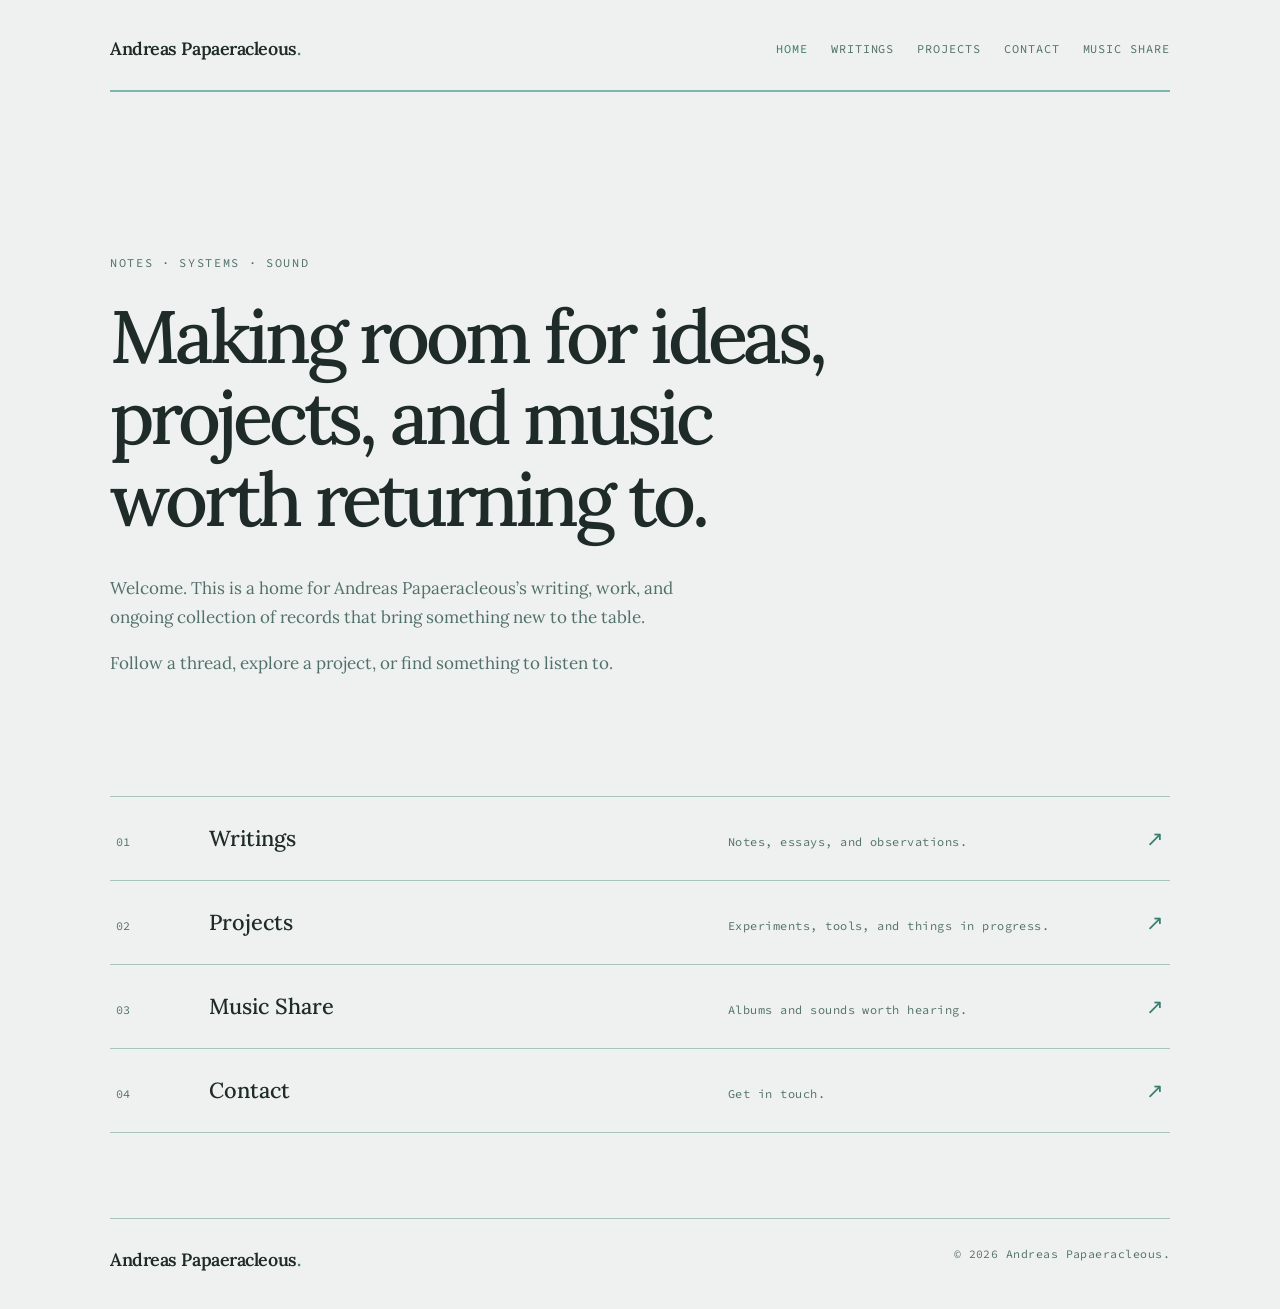
==== index.html @ 3fffbff1 "initial commit" ====
<!doctype html>
<html lang="en">
  <head>
    <meta charset="utf-8" />
    <meta name="viewport" content="width=device-width, initial-scale=1" />
    <meta name="description" content="Andreas Papaeracleous — writings, projects, and music worth sharing." />
    <title>Andreas Papaeracleous</title>
    <link rel="preconnect" href="https://fonts.googleapis.com" />
    <link rel="preconnect" href="https://fonts.gstatic.com" crossorigin />
    <link href="https://fonts.googleapis.com/css2?family=Lora:ital,wght@0,400;0,500;0,600;1,400;1,500&family=Source+Code+Pro:wght@400;500&display=swap" rel="stylesheet" />
    <link rel="stylesheet" href="styles.css" />
  </head>
  <body>
    <a class="skip-link" href="#main">Skip to content</a>
    <header class="site-header shell">
      <a class="wordmark" href="index.html" aria-label="Andreas Papaeracleous home">Andreas Papaeracleous<span>.</span></a>
      <button class="menu-button" type="button" aria-label="Open navigation" aria-expanded="false" aria-controls="site-nav"><span></span><span></span></button>
      <nav id="site-nav" class="site-nav" aria-label="Main navigation">
        <a href="index.html" aria-current="page">Home</a>
        <a href="pages/writings.html">Writings</a>
        <a href="pages/projects.html">Projects</a>
        <a href="pages/contact.html">Contact</a>
        <a href="music-share/index.html">Music Share</a>
      </nav>
    </header>
    <main id="main">
      <section class="hero shell">
        <p class="eyebrow">notes · systems · sound</p>
        <h1>Making room for ideas, projects, and music worth returning to.</h1>
        <div class="hero-copy">
          <p>Welcome. This is a home for Andreas Papaeracleous’s writing, work, and ongoing collection of records that bring something new to the table.</p>
          <p>Follow a thread, explore a project, or find something to listen to.</p>
        </div>
      </section>
      <section class="home-links shell" aria-label="Explore Andreas’s work">
        <a href="pages/writings.html"><span>01</span><strong>Writings</strong><em>Notes, essays, and observations.</em><b>↗</b></a>
        <a href="pages/projects.html"><span>02</span><strong>Projects</strong><em>Experiments, tools, and things in progress.</em><b>↗</b></a>
        <a href="music-share/index.html"><span>03</span><strong>Music Share</strong><em>Albums and sounds worth hearing.</em><b>↗</b></a>
        <a href="pages/contact.html"><span>04</span><strong>Contact</strong><em>Get in touch.</em><b>↗</b></a>
      </section>
    </main>
    <footer class="site-footer shell"><a class="wordmark" href="index.html">Andreas Papaeracleous<span>.</span></a><p>© <span id="year"></span> Andreas Papaeracleous.</p></footer>
    <script src="script.js"></script>
  </body>
</html>
---- styles.css ----
:root {
  --bg: #eef1f0;
  --bg-card: #e4eae8;
  --text: #1e2b28;
  --text-muted: #52706a;
  --accent: #3a7d6e;
  --accent-soft: #7db8ae;
  --border: #a8c4be;
  --max: 1060px;
}

* { box-sizing: border-box; }
html { font-size: 17px; scroll-behavior: smooth; }
body { margin: 0; background: var(--bg); color: var(--text); font-family: Lora, Georgia, serif; font-size: 1rem; line-height: 1.7; }
a { color: inherit; text-decoration-thickness: 1px; text-underline-offset: .18em; }
a:hover { color: var(--accent); }
.shell { width: min(calc(100% - 3rem), var(--max)); margin-inline: auto; }
.skip-link { position: fixed; left: 1rem; top: -4rem; z-index: 5; background: var(--text); color: var(--bg); padding: .5rem .8rem; }
.skip-link:focus { top: 1rem; }

.site-header { display: flex; align-items: center; justify-content: space-between; gap: 2rem; padding-block: 2rem 1.5rem; border-bottom: 2px solid var(--accent-soft); }
.wordmark { font-size: 1.05rem; font-weight: 600; letter-spacing: -.025em; text-decoration: none; white-space: nowrap; }
.wordmark span { color: var(--accent); }
.site-nav { display: flex; flex-wrap: wrap; justify-content: flex-end; gap: 1.35rem; font-family: "Source Code Pro", monospace; font-size: .7rem; letter-spacing: .08em; text-transform: uppercase; }
.site-nav a { color: var(--text-muted); text-decoration: none; }
.site-nav a:hover, .site-nav a[aria-current="page"] { color: var(--accent); }
.menu-button { display: none; background: none; border: 0; padding: .45rem 0 .45rem .6rem; cursor: pointer; }
.menu-button span { display: block; width: 24px; height: 1px; margin: 5px 0; background: var(--text); }

.hero { padding-block: clamp(4.5rem, 13vw, 9.5rem) clamp(3.5rem, 8vw, 6rem); max-width: min(calc(100% - 3rem), 900px); margin-left: max(1.5rem, calc((100% - var(--max)) / 2)); }
.eyebrow, .section-label { margin: 0 0 1.25rem; color: var(--text-muted); font-family: "Source Code Pro", monospace; font-size: .7rem; letter-spacing: .14em; text-transform: uppercase; }
.hero h1, .page-hero h1, .contact h1 { max-width: 800px; margin: 0; font-size: clamp(2.35rem, 5.8vw, 5rem); font-weight: 500; letter-spacing: -.055em; line-height: 1.1; }
.hero-copy { max-width: 610px; margin-top: 2rem; color: var(--text-muted); }
.hero-copy p { margin: 0 0 1rem; }

.home-links { border-top: 1px solid var(--border); padding-bottom: 5rem; }
.home-links a { position: relative; display: grid; grid-template-columns: 4.5rem minmax(11rem, 1fr) minmax(12rem, .8fr) auto; gap: 1rem; align-items: baseline; border-bottom: 1px solid var(--border); padding: 1.35rem .35rem; color: var(--text); text-decoration: none; transition: background .16s ease, padding .16s ease; }
.home-links a:hover { background: var(--bg-card); padding-inline: 1rem; }
.home-links span, .home-links em { color: var(--text-muted); font-family: "Source Code Pro", monospace; font-size: .7rem; font-style: normal; letter-spacing: .04em; }
.home-links strong { font-size: 1.28rem; font-weight: 500; }
.home-links b { color: var(--accent); font-size: 1.25rem; font-weight: 400; }

.page-hero { padding-block: 5.5rem 3rem; border-bottom: 1px solid var(--border); }
.page-hero h1, .contact h1 { font-size: clamp(2.2rem, 5vw, 4rem); }
.page-hero > p:last-child { max-width: 570px; margin: 1.25rem 0 0; color: var(--text-muted); }
.archive { padding-block: 2rem 5rem; }
.section-label { display: flex; justify-content: space-between; gap: 1rem; border-bottom: 1px solid var(--border); padding-bottom: 1rem; }
.section-label span { color: var(--text); }
.content-list { margin: 0; padding: 0; list-style: none; }
.content-list li { border-bottom: 1px solid var(--border); }
.content-list a { display: grid; grid-template-columns: 6.5rem 1fr auto; gap: 1rem; align-items: baseline; padding: 1.5rem .3rem; text-decoration: none; transition: background .16s ease, padding .16s ease; }
.content-list a:hover { background: var(--bg-card); padding-inline: 1rem; }
.content-date { color: var(--text-muted); font-family: "Source Code Pro", monospace; font-size: .67rem; letter-spacing: .03em; }
.content-list h2 { margin: 0; font-size: 1.35rem; font-weight: 500; line-height: 1.25; }
.content-list p { grid-column: 2 / 3; margin: .4rem 0 0; color: var(--text-muted); font-size: .91rem; }
.content-list b { color: var(--accent); font-size: 1.2rem; font-weight: 400; }
.list-empty { color: var(--text-muted); }

.post { width: min(calc(100% - 3rem), 760px); margin: 0 auto; padding-block: 5.5rem 5rem; }
.post-header { padding-bottom: 2rem; border-bottom: 1px solid var(--border); }
.post-header h1 { margin: 0; font-size: clamp(2.35rem, 5vw, 4.2rem); font-weight: 500; letter-spacing: -.05em; line-height: 1.1; }
.post-subtitle { margin: 1rem 0 0; color: var(--text-muted); font-size: 1.15rem; }
.post-date { margin: 1.5rem 0 0; color: var(--text-muted); font-family: "Source Code Pro", monospace; font-size: .68rem; letter-spacing: .06em; text-transform: uppercase; }
.post-body { padding-top: 2.5rem; }
.post-body p, .post-body li { font-size: 1.08rem; }
.post-body h2, .post-body h3 { margin: 2.6rem 0 1rem; font-weight: 500; line-height: 1.2; }
.post-body h2 { font-size: 1.8rem; }.post-body h3 { font-size: 1.35rem; }
.post-body blockquote { margin: 2rem 0; border-left: 3px solid var(--accent-soft); padding-left: 1.2rem; color: var(--text-muted); font-style: italic; }
.post-body code { border-radius: 2px; background: var(--bg-card); padding: .12em .35em; font-family: "Source Code Pro", monospace; font-size: .85em; }
.post-body img { display: block; width: 100%; height: auto; margin: 2rem 0; border: 1px solid var(--border); }
.video-embed { position: relative; aspect-ratio: 16 / 9; margin: 2rem 0; background: var(--bg-card); }
.video-embed iframe { position: absolute; inset: 0; width: 100%; height: 100%; border: 0; }
.back-link { display: inline-block; margin-top: 3rem; color: var(--accent); font-family: "Source Code Pro", monospace; font-size: .75rem; }

.contact { min-height: 56vh; padding-block: 6rem; }.contact > p:not(.eyebrow) { max-width: 570px; margin: 1.5rem 0 0; font-size: 1.15rem; }.contact-note { color: var(--text-muted); font-size: .85rem !important; }
.site-footer { display: flex; justify-content: space-between; gap: 1.5rem; border-top: 1px solid var(--border); padding-block: 1.5rem 2rem; }.site-footer p { margin: 0; color: var(--text-muted); font-family: "Source Code Pro", monospace; font-size: .68rem; letter-spacing: .04em; }

@media (max-width: 720px) { .site-header { position: relative; gap: 1rem; }.menu-button { display: block; }.site-nav { display: none; position: absolute; top: calc(100% + 1px); right: 0; left: 0; z-index: 2; padding: 1rem 1.5rem 1.25rem; background: var(--bg); border-bottom: 2px solid var(--accent-soft); flex-direction: column; align-items: flex-start; }.site-nav.is-open { display: flex; }.home-links a { grid-template-columns: 2.5rem 1fr auto; }.home-links em { display: none; }.content-list a { grid-template-columns: 1fr auto; }.content-date { grid-column: 1; }.content-list h2 { grid-column: 1; }.content-list p { grid-column: 1; }.content-list b { grid-column: 2; grid-row: 1 / span 3; }.section-label { display: block; }.section-label span { display: block; margin-bottom: .25rem; }.site-footer { display: block; }.site-footer p { margin-top: .5rem; } }
@media (max-width: 480px) { html { font-size: 16px; }.shell { width: min(calc(100% - 2rem), var(--max)); }.hero { margin-left: 1rem; max-width: calc(100% - 2rem); }.home-links a { padding-block: 1.1rem; }.home-links strong { font-size: 1.08rem; }.post { width: min(calc(100% - 2rem), 760px); }.post-body p, .post-body li { font-size: 1rem; } }
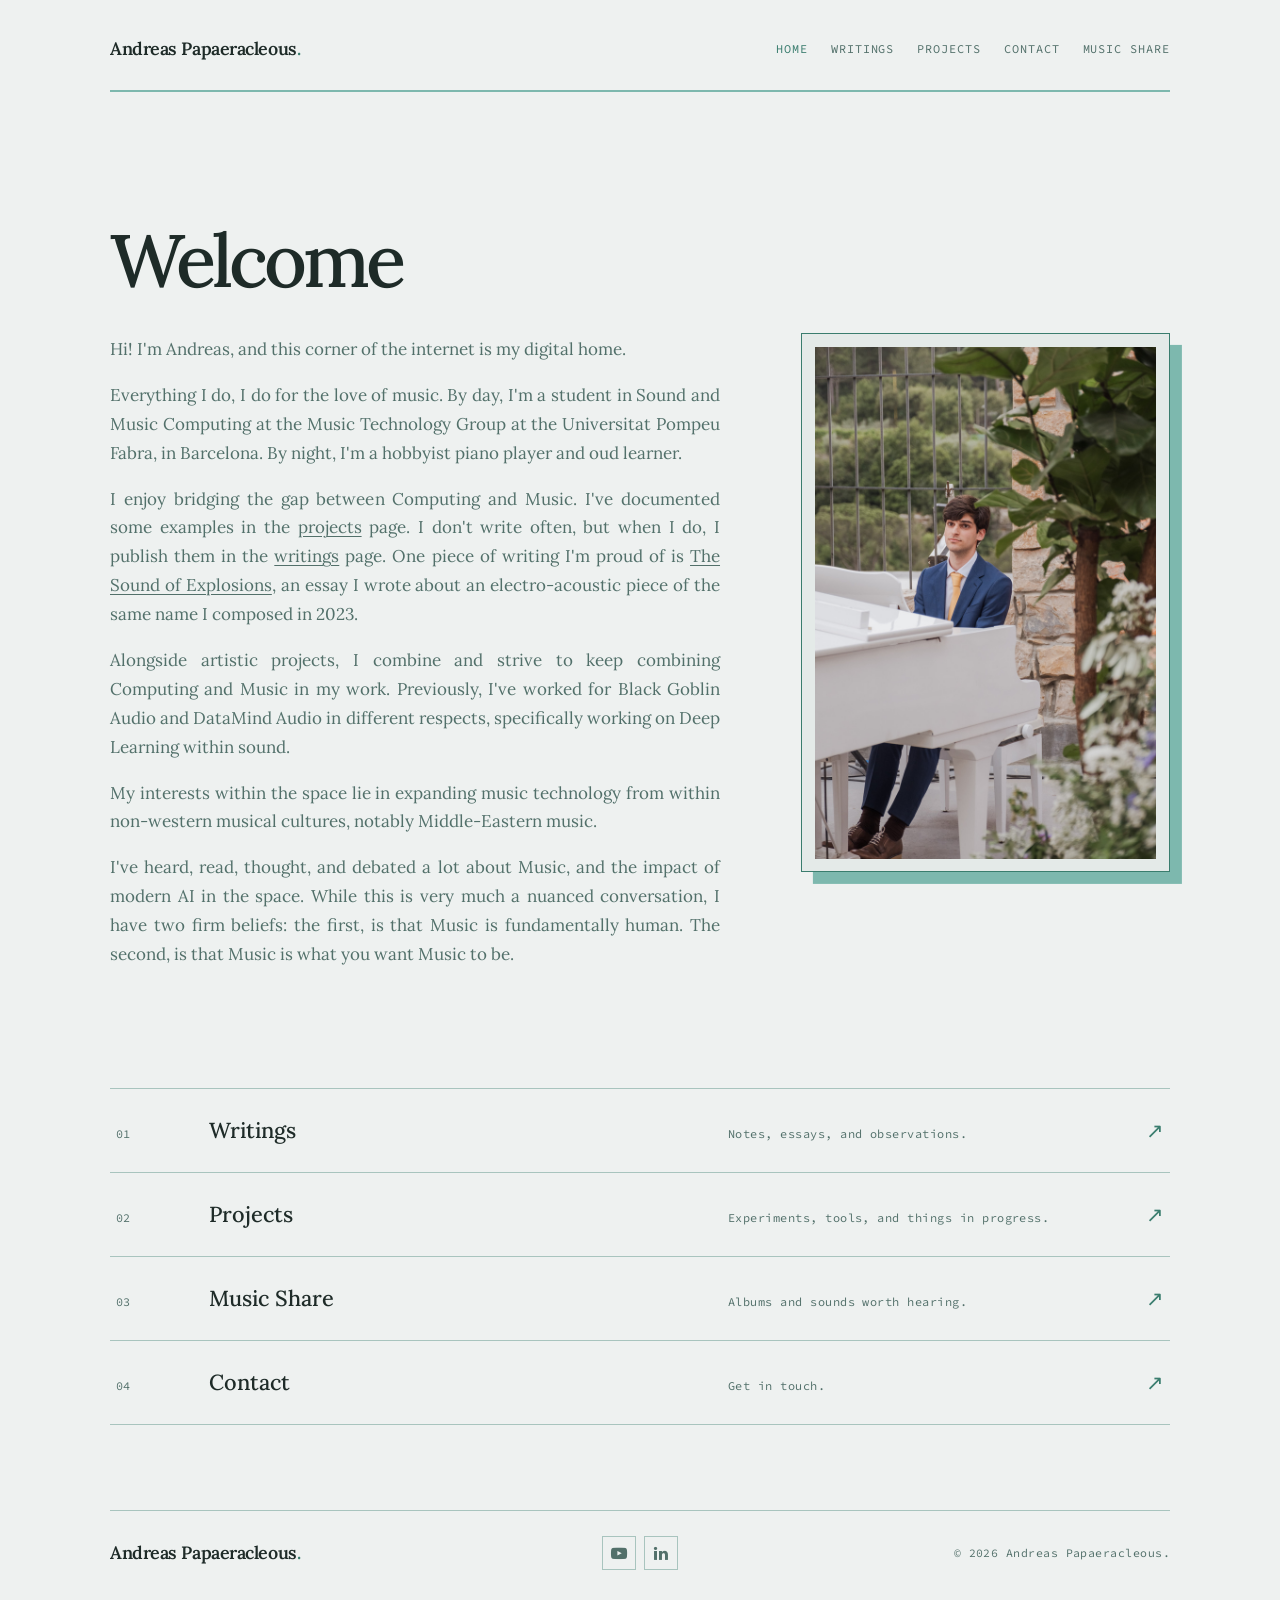
==== commit 6d12821f: "add image, centralise footer and header and add links" ====
--- a/index.html
+++ b/index.html
@@ -8,29 +8,28 @@
     <link rel="preconnect" href="https://fonts.googleapis.com" />
     <link rel="preconnect" href="https://fonts.gstatic.com" crossorigin />
     <link href="https://fonts.googleapis.com/css2?family=Lora:ital,wght@0,400;0,500;0,600;1,400;1,500&family=Source+Code+Pro:wght@400;500&display=swap" rel="stylesheet" />
+    <link rel="stylesheet" href="https://cdnjs.cloudflare.com/ajax/libs/font-awesome/4.7.0/css/font-awesome.min.css" />
     <link rel="stylesheet" href="styles.css" />
   </head>
   <body>
     <a class="skip-link" href="#main">Skip to content</a>
-    <header class="site-header shell">
-      <a class="wordmark" href="index.html" aria-label="Andreas Papaeracleous home">Andreas Papaeracleous<span>.</span></a>
-      <button class="menu-button" type="button" aria-label="Open navigation" aria-expanded="false" aria-controls="site-nav"><span></span><span></span></button>
-      <nav id="site-nav" class="site-nav" aria-label="Main navigation">
-        <a href="index.html" aria-current="page">Home</a>
-        <a href="pages/writings.html">Writings</a>
-        <a href="pages/projects.html">Projects</a>
-        <a href="pages/contact.html">Contact</a>
-        <a href="music-share/index.html">Music Share</a>
-      </nav>
-    </header>
+    <header class="site-header shell" data-site-header></header>
     <main id="main">
       <section class="hero shell">
-        <p class="eyebrow">notes · systems · sound</p>
-        <h1>Making room for ideas, projects, and music worth returning to.</h1>
-        <div class="hero-copy">
-          <p>Welcome. This is a home for Andreas Papaeracleous’s writing, work, and ongoing collection of records that bring something new to the table.</p>
-          <p>Follow a thread, explore a project, or find something to listen to.</p>
+        <div class="hero-content">
+          <h1>Welcome</h1>
+          <div class="hero-copy">
+            <p>Hi! I'm Andreas, and this corner of the internet is my digital home.</p>
+            <p>Everything I do, I do for the love of music. By day, I'm a student in Sound and Music Computing at the Music Technology Group at the Universitat Pompeu Fabra, in Barcelona. By night, I'm a hobbyist piano player and oud learner.</p>
+            <p>I enjoy bridging the gap between Computing and Music. I've documented some examples in the <a href="pages/projects.html">projects</a> page. I don't write often, but when I do, I publish them in the <a href="pages/writings.html">writings</a> page. One piece of writing I'm proud of is <a href="pages/writings/the-sound-of-explosions.html">The Sound of Explosions</a>, an essay I wrote about an electro-acoustic piece of the same name I composed in 2023.</p>
+            <p>Alongside artistic projects, I combine and strive to keep combining Computing and Music in my work. Previously, I've worked for Black Goblin Audio and DataMind Audio in different respects, specifically working on Deep Learning within sound.</p>
+            <p>My interests within the space lie in expanding music technology from within non-western musical cultures, notably Middle-Eastern music.</p>
+            <p>I've heard, read, thought, and debated a lot about Music, and the impact of modern AI in the space. While this is very much a nuanced conversation, I have two firm beliefs: the first, is that Music is fundamentally human. The second, is that Music is what you want Music to be.</p>
+          </div>
         </div>
+        <figure class="hero-portrait">
+          <img src="assets/andreas-pianist.jpeg" alt="Andreas playing piano" />
+        </figure>
       </section>
       <section class="home-links shell" aria-label="Explore Andreas’s work">
         <a href="pages/writings.html"><span>01</span><strong>Writings</strong><em>Notes, essays, and observations.</em><b>↗</b></a>
@@ -39,7 +38,7 @@
         <a href="pages/contact.html"><span>04</span><strong>Contact</strong><em>Get in touch.</em><b>↗</b></a>
       </section>
     </main>
-    <footer class="site-footer shell"><a class="wordmark" href="index.html">Andreas Papaeracleous<span>.</span></a><p>© <span id="year"></span> Andreas Papaeracleous.</p></footer>
+    <footer class="site-footer shell" data-site-footer></footer>
     <script src="script.js"></script>
   </body>
 </html>
--- a/styles.css
+++ b/styles.css
@@ -14,6 +14,7 @@
 body { margin: 0; background: var(--bg); color: var(--text); font-family: Lora, Georgia, serif; font-size: 1rem; line-height: 1.7; }
 a { color: inherit; text-decoration-thickness: 1px; text-underline-offset: .18em; }
 a:hover { color: var(--accent); }
+p, li { text-align: justify; hyphens: auto; }
 .shell { width: min(calc(100% - 3rem), var(--max)); margin-inline: auto; }
 .skip-link { position: fixed; left: 1rem; top: -4rem; z-index: 5; background: var(--text); color: var(--bg); padding: .5rem .8rem; }
 .skip-link:focus { top: 1rem; }
@@ -27,11 +28,14 @@
 .menu-button { display: none; background: none; border: 0; padding: .45rem 0 .45rem .6rem; cursor: pointer; }
 .menu-button span { display: block; width: 24px; height: 1px; margin: 5px 0; background: var(--text); }
 
-.hero { padding-block: clamp(4.5rem, 13vw, 9.5rem) clamp(3.5rem, 8vw, 6rem); max-width: min(calc(100% - 3rem), 900px); margin-left: max(1.5rem, calc((100% - var(--max)) / 2)); }
+.hero { display: grid; grid-template-columns: minmax(0, 1.25fr) minmax(15rem, .75fr); align-items: center; gap: clamp(2.5rem, 6vw, 6rem); padding-block: clamp(4.5rem, 10vw, 7.5rem) clamp(3.5rem, 8vw, 6rem); }
+.hero-content { min-width: 0; }
 .eyebrow, .section-label { margin: 0 0 1.25rem; color: var(--text-muted); font-family: "Source Code Pro", monospace; font-size: .7rem; letter-spacing: .14em; text-transform: uppercase; }
 .hero h1, .page-hero h1, .contact h1 { max-width: 800px; margin: 0; font-size: clamp(2.35rem, 5.8vw, 5rem); font-weight: 500; letter-spacing: -.055em; line-height: 1.1; }
 .hero-copy { max-width: 610px; margin-top: 2rem; color: var(--text-muted); }
 .hero-copy p { margin: 0 0 1rem; }
+.hero-portrait { margin: 0; border: 1px solid var(--accent); background: var(--bg-card); padding: clamp(.45rem, 1vw, .75rem); box-shadow: clamp(.35rem, 1vw, .7rem) clamp(.35rem, 1vw, .7rem) 0 var(--accent-soft); }
+.hero-portrait img { display: block; width: 100%; max-height: 38rem; object-fit: cover; object-position: center; }
 
 .home-links { border-top: 1px solid var(--border); padding-bottom: 5rem; }
 .home-links a { position: relative; display: grid; grid-template-columns: 4.5rem minmax(11rem, 1fr) minmax(12rem, .8fr) auto; gap: 1rem; align-items: baseline; border-bottom: 1px solid var(--border); padding: 1.35rem .35rem; color: var(--text); text-decoration: none; transition: background .16s ease, padding .16s ease; }
@@ -73,7 +77,7 @@
 .back-link { display: inline-block; margin-top: 3rem; color: var(--accent); font-family: "Source Code Pro", monospace; font-size: .75rem; }
 
 .contact { min-height: 56vh; padding-block: 6rem; }.contact > p:not(.eyebrow) { max-width: 570px; margin: 1.5rem 0 0; font-size: 1.15rem; }.contact-note { color: var(--text-muted); font-size: .85rem !important; }
-.site-footer { display: flex; justify-content: space-between; gap: 1.5rem; border-top: 1px solid var(--border); padding-block: 1.5rem 2rem; }.site-footer p { margin: 0; color: var(--text-muted); font-family: "Source Code Pro", monospace; font-size: .68rem; letter-spacing: .04em; }
+.site-footer { display: grid; grid-template-columns: 1fr auto 1fr; align-items: center; gap: 1.5rem; border-top: 1px solid var(--border); padding-block: 1.5rem 2rem; }.site-footer p { justify-self: end; margin: 0; color: var(--text-muted); font-family: "Source Code Pro", monospace; font-size: .68rem; letter-spacing: .04em; }.footer-social { display: flex; gap: .5rem; }.footer-social a { display: grid; width: 2rem; height: 2rem; place-items: center; border: 1px solid var(--border); color: var(--text-muted); text-decoration: none; transition: background .16s ease, border-color .16s ease, color .16s ease; }.footer-social a:hover, .footer-social a:focus-visible { border-color: var(--accent); background: var(--accent); color: var(--bg); }.footer-social i { font-size: .95rem; }.sr-only { position: absolute; width: 1px; height: 1px; padding: 0; margin: -1px; overflow: hidden; clip: rect(0, 0, 0, 0); white-space: nowrap; border: 0; }
 
-@media (max-width: 720px) { .site-header { position: relative; gap: 1rem; }.menu-button { display: block; }.site-nav { display: none; position: absolute; top: calc(100% + 1px); right: 0; left: 0; z-index: 2; padding: 1rem 1.5rem 1.25rem; background: var(--bg); border-bottom: 2px solid var(--accent-soft); flex-direction: column; align-items: flex-start; }.site-nav.is-open { display: flex; }.home-links a { grid-template-columns: 2.5rem 1fr auto; }.home-links em { display: none; }.content-list a { grid-template-columns: 1fr auto; }.content-date { grid-column: 1; }.content-list h2 { grid-column: 1; }.content-list p { grid-column: 1; }.content-list b { grid-column: 2; grid-row: 1 / span 3; }.section-label { display: block; }.section-label span { display: block; margin-bottom: .25rem; }.site-footer { display: block; }.site-footer p { margin-top: .5rem; } }
-@media (max-width: 480px) { html { font-size: 16px; }.shell { width: min(calc(100% - 2rem), var(--max)); }.hero { margin-left: 1rem; max-width: calc(100% - 2rem); }.home-links a { padding-block: 1.1rem; }.home-links strong { font-size: 1.08rem; }.post { width: min(calc(100% - 2rem), 760px); }.post-body p, .post-body li { font-size: 1rem; } }
+@media (max-width: 720px) { .site-header { position: relative; gap: 1rem; }.menu-button { display: block; }.site-nav { display: none; position: absolute; top: calc(100% + 1px); right: 0; left: 0; z-index: 2; padding: 1rem 1.5rem 1.25rem; background: var(--bg); border-bottom: 2px solid var(--accent-soft); flex-direction: column; align-items: flex-start; }.site-nav.is-open { display: flex; }.hero { grid-template-columns: 1fr; gap: 2.5rem; }.hero-portrait { justify-self: center; width: min(78vw, 20rem); }.home-links a { grid-template-columns: 2.5rem 1fr auto; }.home-links em { display: none; }.content-list a { grid-template-columns: 1fr auto; }.content-date { grid-column: 1; }.content-list h2 { grid-column: 1; }.content-list p { grid-column: 1; }.content-list b { grid-column: 2; grid-row: 1 / span 3; }.section-label { display: block; }.section-label span { display: block; margin-bottom: .25rem; }.site-footer { display: flex; flex-wrap: wrap; align-items: center; }.site-footer p { margin-left: auto; }.footer-social { order: 3; width: 100%; } }
+@media (max-width: 480px) { html { font-size: 16px; }.shell { width: min(calc(100% - 2rem), var(--max)); }.home-links a { padding-block: 1.1rem; }.home-links strong { font-size: 1.08rem; }.post { width: min(calc(100% - 2rem), 760px); }.post-body p, .post-body li { font-size: 1rem; } }
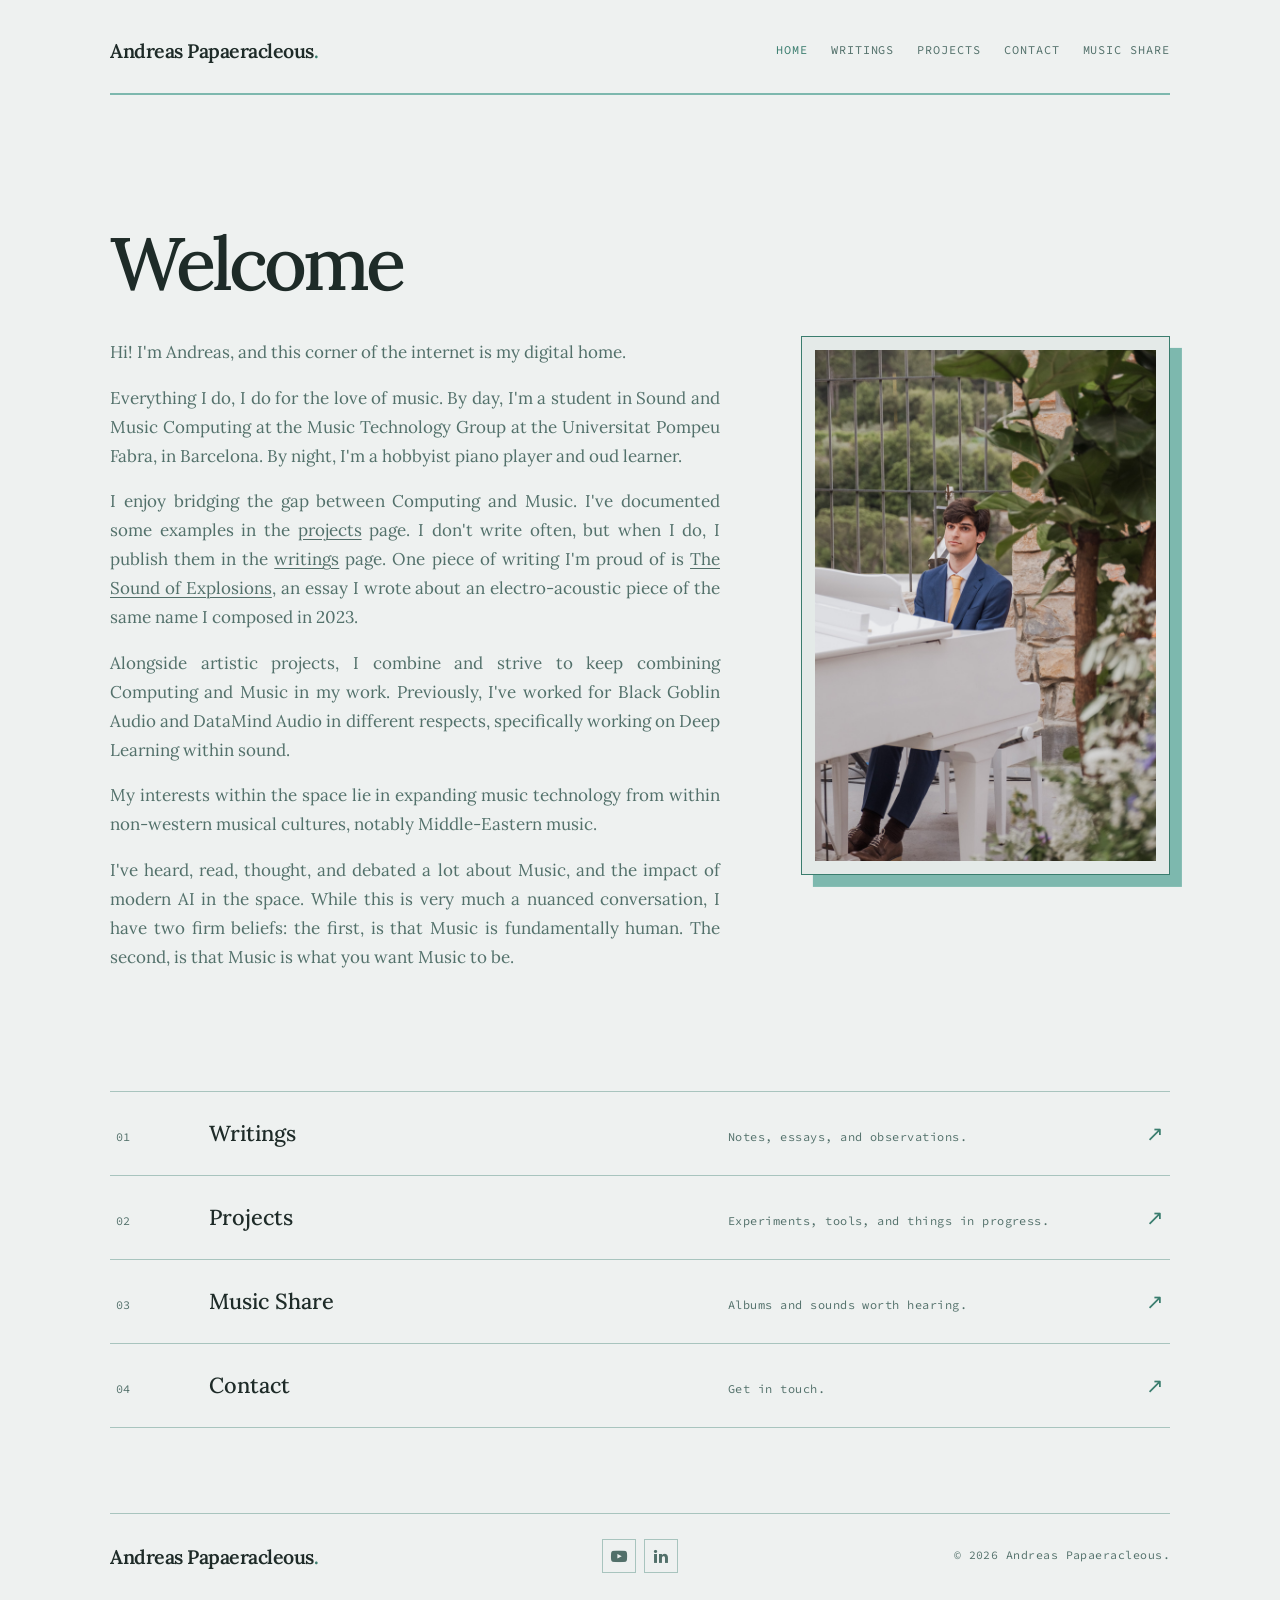
==== commit 5dd4bba5: "add contact forms" ====
--- a/index.html
+++ b/index.html
@@ -5,6 +5,7 @@
     <meta name="viewport" content="width=device-width, initial-scale=1" />
     <meta name="description" content="Andreas Papaeracleous — writings, projects, and music worth sharing." />
     <title>Andreas Papaeracleous</title>
+    <link rel="icon" href="assets/favicon.svg" type="image/svg+xml" />
     <link rel="preconnect" href="https://fonts.googleapis.com" />
     <link rel="preconnect" href="https://fonts.gstatic.com" crossorigin />
     <link href="https://fonts.googleapis.com/css2?family=Lora:ital,wght@0,400;0,500;0,600;1,400;1,500&family=Source+Code+Pro:wght@400;500&display=swap" rel="stylesheet" />
@@ -32,10 +33,10 @@
         </figure>
       </section>
       <section class="home-links shell" aria-label="Explore Andreas’s work">
-        <a href="pages/writings.html"><span>01</span><strong>Writings</strong><em>Notes, essays, and observations.</em><b>↗</b></a>
-        <a href="pages/projects.html"><span>02</span><strong>Projects</strong><em>Experiments, tools, and things in progress.</em><b>↗</b></a>
-        <a href="music-share/index.html"><span>03</span><strong>Music Share</strong><em>Albums and sounds worth hearing.</em><b>↗</b></a>
-        <a href="pages/contact.html"><span>04</span><strong>Contact</strong><em>Get in touch.</em><b>↗</b></a>
+        <a href="pages/writings.html"><span>01</span><strong>Writings</strong><em>Notes, essays, and observations.</em><b class="link-arrow">↗︎</b></a>
+        <a href="pages/projects.html"><span>02</span><strong>Projects</strong><em>Experiments, tools, and things in progress.</em><b class="link-arrow">↗︎</b></a>
+        <a href="music-share/index.html"><span>03</span><strong>Music Share</strong><em>Albums and sounds worth hearing.</em><b class="link-arrow">↗︎</b></a>
+        <a href="pages/contact.html"><span>04</span><strong>Contact</strong><em>Get in touch.</em><b class="link-arrow">↗︎</b></a>
       </section>
     </main>
     <footer class="site-footer shell" data-site-footer></footer>
--- a/styles.css
+++ b/styles.css
@@ -20,7 +20,7 @@
 .skip-link:focus { top: 1rem; }
 
 .site-header { display: flex; align-items: center; justify-content: space-between; gap: 2rem; padding-block: 2rem 1.5rem; border-bottom: 2px solid var(--accent-soft); }
-.wordmark { font-size: 1.05rem; font-weight: 600; letter-spacing: -.025em; text-decoration: none; white-space: nowrap; }
+.wordmark { font-size: 1.15rem; font-weight: 600; letter-spacing: -.025em; text-decoration: none; white-space: nowrap; }
 .wordmark span { color: var(--accent); }
 .site-nav { display: flex; flex-wrap: wrap; justify-content: flex-end; gap: 1.35rem; font-family: "Source Code Pro", monospace; font-size: .7rem; letter-spacing: .08em; text-transform: uppercase; }
 .site-nav a { color: var(--text-muted); text-decoration: none; }
@@ -43,6 +43,7 @@
 .home-links span, .home-links em { color: var(--text-muted); font-family: "Source Code Pro", monospace; font-size: .7rem; font-style: normal; letter-spacing: .04em; }
 .home-links strong { font-size: 1.28rem; font-weight: 500; }
 .home-links b { color: var(--accent); font-size: 1.25rem; font-weight: 400; }
+.link-arrow { font-variant-emoji: text; }
 
 .page-hero { padding-block: 5.5rem 3rem; border-bottom: 1px solid var(--border); }
 .page-hero h1, .contact h1 { font-size: clamp(2.2rem, 5vw, 4rem); }
@@ -58,6 +59,7 @@
 .content-list h2 { margin: 0; font-size: 1.35rem; font-weight: 500; line-height: 1.25; }
 .content-list p { grid-column: 2 / 3; margin: .4rem 0 0; color: var(--text-muted); font-size: .91rem; }
 .content-list b { color: var(--accent); font-size: 1.2rem; font-weight: 400; }
+.content-list b, .back-link .link-arrow { font-variant-emoji: text; }
 .list-empty { color: var(--text-muted); }
 
 .post { width: min(calc(100% - 3rem), 760px); margin: 0 auto; padding-block: 5.5rem 5rem; }
@@ -67,9 +69,24 @@
 .post-date { margin: 1.5rem 0 0; color: var(--text-muted); font-family: "Source Code Pro", monospace; font-size: .68rem; letter-spacing: .06em; text-transform: uppercase; }
 .post-body { padding-top: 2.5rem; }
 .post-body p, .post-body li { font-size: 1.08rem; }
-.post-body h2, .post-body h3 { margin: 2.6rem 0 1rem; font-weight: 500; line-height: 1.2; }
-.post-body h2 { font-size: 1.8rem; }.post-body h3 { font-size: 1.35rem; }
-.post-body blockquote { margin: 2rem 0; border-left: 3px solid var(--accent-soft); padding-left: 1.2rem; color: var(--text-muted); font-style: italic; }
+.post-body h2, .post-body h3, .post-body h4, .post-body h5 { margin: 2.6rem 0 1rem; font-weight: 500; line-height: 1.2; }
+.post-body h2 { font-size: 1.8rem; }.post-body h3 { font-size: 1.35rem; }.post-body h4 { font-size: 1.12rem; }.post-body h5 { color: var(--text-muted); font-family: "Source Code Pro", monospace; font-size: .8rem; letter-spacing: .07em; text-transform: uppercase; }
+.project-list { display: grid; grid-template-columns: repeat(2, minmax(0, 1fr)); gap: 1.5rem; }
+.project-list li { border: 1px solid var(--border); background: var(--bg); overflow: hidden; }
+.project-list a { display: grid; grid-template-columns: 1fr auto; grid-template-rows: auto auto 1fr; gap: 0; height: 100%; padding: 0; }
+.project-list a:hover { padding: 0; background: var(--bg-card); }
+.project-thumbnail { grid-column: 1 / -1; display: block; width: 100%; aspect-ratio: 4 / 3; object-fit: cover; border-bottom: 1px solid var(--border); transition: filter .2s ease, transform .2s ease; }
+.project-list a:hover .project-thumbnail { filter: saturate(1.1); transform: scale(1.015); }
+.project-list .content-date { grid-column: 1; margin: 1.25rem 1.25rem .4rem; }
+.project-list .content-copy { grid-column: 1; grid-row: 3; }
+.project-list h2 { margin: 0 1.25rem; font-size: 1.5rem; }
+.project-list p { margin: .55rem 1.25rem 1.4rem; }
+.project-list b { grid-column: 2; grid-row: 2 / span 2; align-self: center; margin: 0 1.25rem; }
+.post-body blockquote { position: relative; margin: 3rem 0; padding: 1.3rem 1.5rem 1.2rem 2.25rem; border: 1px solid var(--border); border-left: 4px solid var(--accent); background: var(--bg-card); color: var(--text); }
+.post-body blockquote::before { position: absolute; z-index: 0; top: -.65rem; left: 1.05rem; color: var(--accent); background: transparent; content: "“"; font-size: 3.4rem; font-style: normal; line-height: 1; }
+.post-body blockquote p { position: relative; z-index: 1; margin: 0; font-size: 1.2rem; line-height: 1.55; font-style: italic; text-align: left; }
+.post-body blockquote p + p { margin-top: 1rem; }
+.post-body blockquote cite { position: relative; z-index: 1; display: block; margin-top: 1rem; color: var(--text-muted); font-family: "Source Code Pro", monospace; font-size: .72rem; font-style: normal; letter-spacing: .06em; text-transform: uppercase; }
 .post-body code { border-radius: 2px; background: var(--bg-card); padding: .12em .35em; font-family: "Source Code Pro", monospace; font-size: .85em; }
 .post-body img { display: block; width: 100%; height: auto; margin: 2rem 0; border: 1px solid var(--border); }
 .video-embed { position: relative; aspect-ratio: 16 / 9; margin: 2rem 0; background: var(--bg-card); }
@@ -77,7 +94,8 @@
 .back-link { display: inline-block; margin-top: 3rem; color: var(--accent); font-family: "Source Code Pro", monospace; font-size: .75rem; }
 
 .contact { min-height: 56vh; padding-block: 6rem; }.contact > p:not(.eyebrow) { max-width: 570px; margin: 1.5rem 0 0; font-size: 1.15rem; }.contact-note { color: var(--text-muted); font-size: .85rem !important; }
+.contact-form { width: min(100%, 42rem); margin-top: 3rem; padding-top: 2.25rem; border-top: 1px solid var(--border); }.contact-form__field { display: grid; gap: .55rem; margin-bottom: 1.35rem; }.contact-form label { font-family: "Source Code Pro", monospace; font-size: .73rem; font-weight: 500; letter-spacing: .09em; text-transform: uppercase; }.contact-form input, .contact-form textarea { width: 100%; border: 1px solid var(--border); border-radius: 0; padding: .8rem .9rem; background: transparent; color: var(--text); font: 1rem/1.45 Lora, Georgia, serif; }.contact-form textarea { min-height: 10rem; resize: vertical; }.contact-form input:focus, .contact-form textarea:focus { outline: 2px solid var(--accent); outline-offset: 2px; border-color: var(--accent); }.contact-form input[aria-invalid="true"], .contact-form textarea[aria-invalid="true"] { border-color: var(--accent); }.contact-form__error, .contact-form__status { color: var(--accent); font-family: "Source Code Pro", monospace; font-size: .72rem; line-height: 1.45; }.contact-form__error:empty, .contact-form__status p:empty { display: none; }.contact-form__status { margin-top: 1.25rem; }.contact-form__status p { margin: 0; text-align: left; }.contact-form__submit { display: inline-flex; align-items: center; gap: .7rem; margin-top: 1.5rem; padding: .85rem 1.05rem; border: 0; background: var(--text); color: var(--bg); cursor: pointer; font-family: "Source Code Pro", monospace; font-size: .76rem; font-weight: 500; letter-spacing: .06em; text-transform: uppercase; transition: background .2s ease, opacity .2s ease; }.contact-form__submit:hover, .contact-form__submit:focus-visible { background: var(--accent); }.contact-form__submit:disabled { cursor: wait; opacity: .65; }
 .site-footer { display: grid; grid-template-columns: 1fr auto 1fr; align-items: center; gap: 1.5rem; border-top: 1px solid var(--border); padding-block: 1.5rem 2rem; }.site-footer p { justify-self: end; margin: 0; color: var(--text-muted); font-family: "Source Code Pro", monospace; font-size: .68rem; letter-spacing: .04em; }.footer-social { display: flex; gap: .5rem; }.footer-social a { display: grid; width: 2rem; height: 2rem; place-items: center; border: 1px solid var(--border); color: var(--text-muted); text-decoration: none; transition: background .16s ease, border-color .16s ease, color .16s ease; }.footer-social a:hover, .footer-social a:focus-visible { border-color: var(--accent); background: var(--accent); color: var(--bg); }.footer-social i { font-size: .95rem; }.sr-only { position: absolute; width: 1px; height: 1px; padding: 0; margin: -1px; overflow: hidden; clip: rect(0, 0, 0, 0); white-space: nowrap; border: 0; }
 
-@media (max-width: 720px) { .site-header { position: relative; gap: 1rem; }.menu-button { display: block; }.site-nav { display: none; position: absolute; top: calc(100% + 1px); right: 0; left: 0; z-index: 2; padding: 1rem 1.5rem 1.25rem; background: var(--bg); border-bottom: 2px solid var(--accent-soft); flex-direction: column; align-items: flex-start; }.site-nav.is-open { display: flex; }.hero { grid-template-columns: 1fr; gap: 2.5rem; }.hero-portrait { justify-self: center; width: min(78vw, 20rem); }.home-links a { grid-template-columns: 2.5rem 1fr auto; }.home-links em { display: none; }.content-list a { grid-template-columns: 1fr auto; }.content-date { grid-column: 1; }.content-list h2 { grid-column: 1; }.content-list p { grid-column: 1; }.content-list b { grid-column: 2; grid-row: 1 / span 3; }.section-label { display: block; }.section-label span { display: block; margin-bottom: .25rem; }.site-footer { display: flex; flex-wrap: wrap; align-items: center; }.site-footer p { margin-left: auto; }.footer-social { order: 3; width: 100%; } }
+@media (max-width: 720px) { .site-header { position: relative; gap: 1rem; }.menu-button { display: block; }.site-nav { display: none; position: absolute; top: calc(100% + 1px); right: 0; left: 0; z-index: 2; padding: 1rem 1.5rem 1.25rem; background: var(--bg); border-bottom: 2px solid var(--accent-soft); flex-direction: column; align-items: flex-start; }.site-nav.is-open { display: flex; }.hero { grid-template-columns: 1fr; gap: 2.5rem; }.hero-portrait { justify-self: center; width: min(78vw, 20rem); }.home-links a { grid-template-columns: 2.5rem 1fr auto; }.home-links em { display: none; }.content-list a { grid-template-columns: 1fr auto; }.content-date { grid-column: 1; }.content-list h2 { grid-column: 1; }.content-list p { grid-column: 1; }.content-list b { grid-column: 2; grid-row: 1 / span 3; }.project-list { grid-template-columns: 1fr; }.project-list a { grid-template-columns: 1fr auto; }.project-list .content-date, .project-list .content-copy { grid-column: 1; }.project-list b { grid-column: 2; grid-row: 2 / span 2; }.section-label { display: block; }.section-label span { display: block; margin-bottom: .25rem; }.site-footer { display: flex; flex-wrap: wrap; align-items: center; }.site-footer p { margin-left: auto; }.footer-social { order: 3; width: 100%; } }
 @media (max-width: 480px) { html { font-size: 16px; }.shell { width: min(calc(100% - 2rem), var(--max)); }.home-links a { padding-block: 1.1rem; }.home-links strong { font-size: 1.08rem; }.post { width: min(calc(100% - 2rem), 760px); }.post-body p, .post-body li { font-size: 1rem; } }
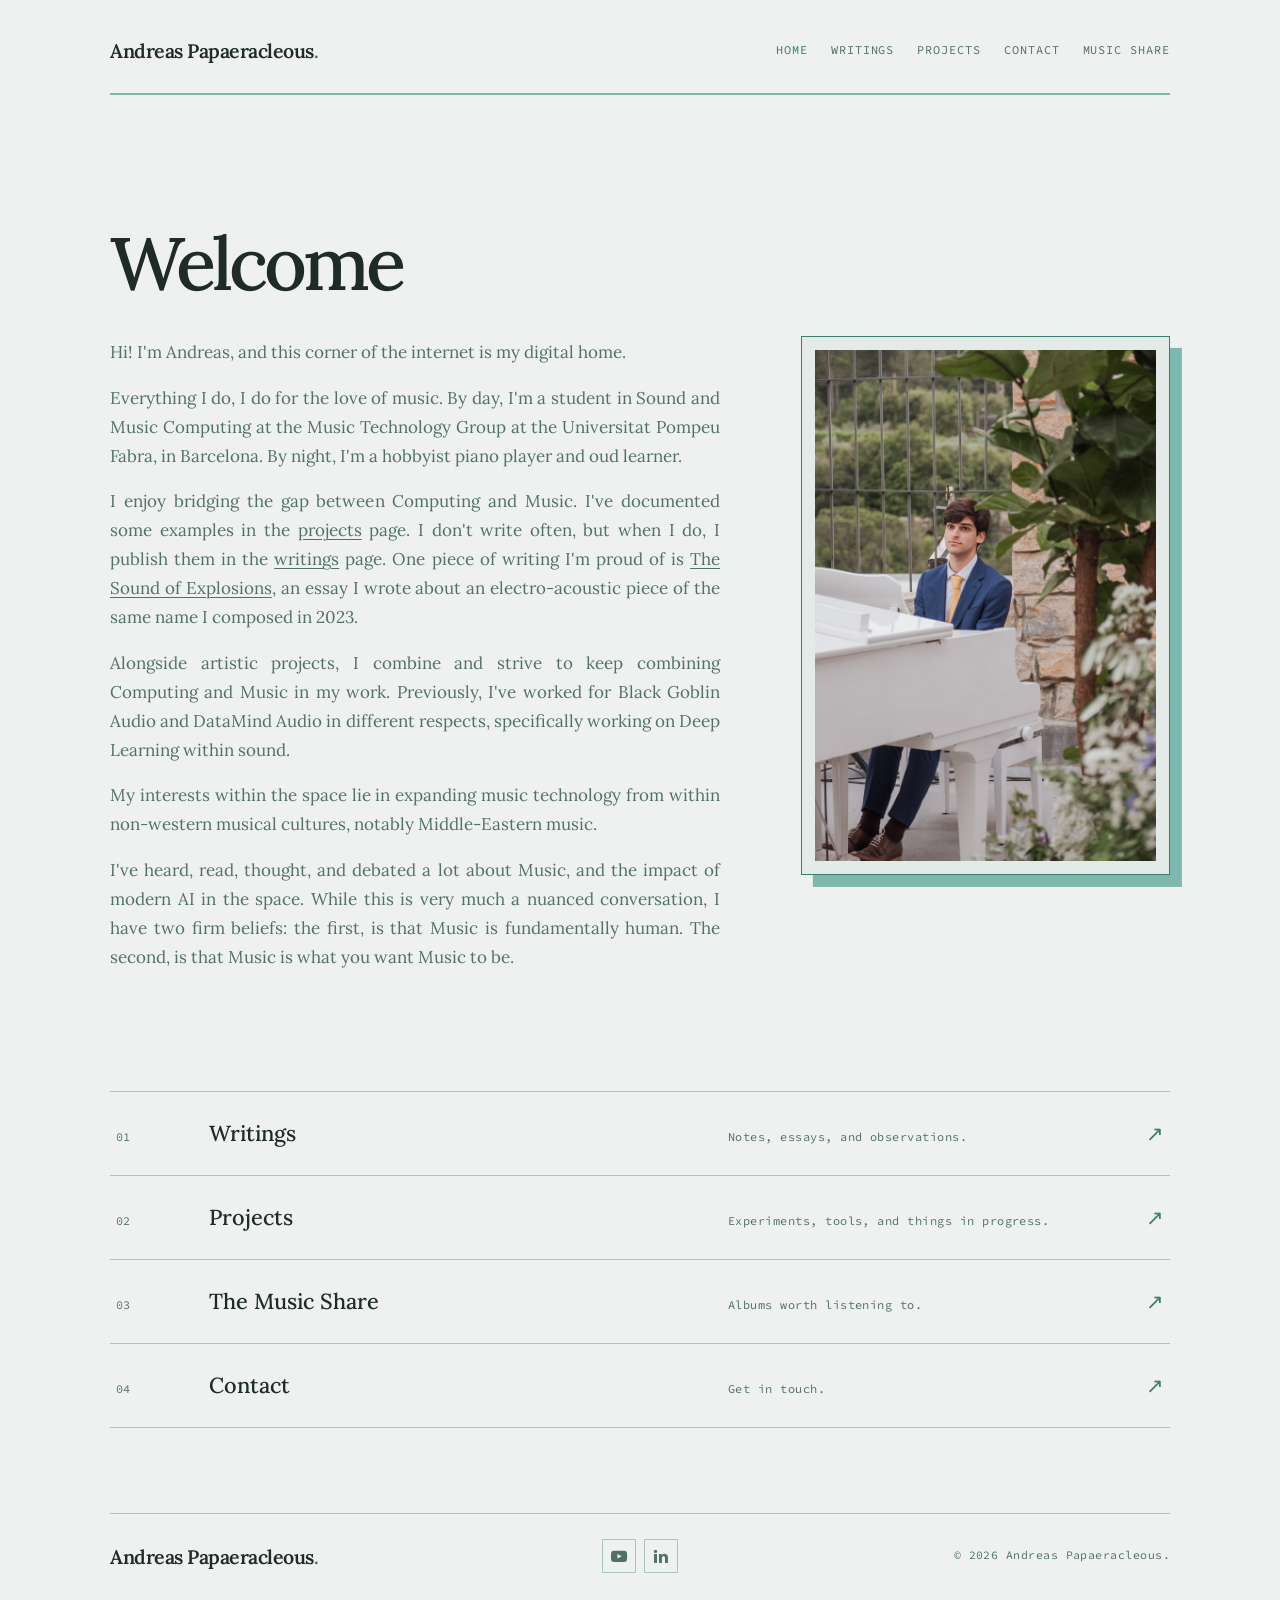
==== commit 5d2c0530: "code formatting" ====
--- a/index.html
+++ b/index.html
@@ -1,6 +1,7 @@
 <!doctype html>
 <html lang="en">
-  <head>
+
+<head>
     <meta charset="utf-8" />
     <meta name="viewport" content="width=device-width, initial-scale=1" />
     <meta name="description" content="Andreas Papaeracleous — writings, projects, and music worth sharing." />
@@ -8,38 +9,57 @@
     <link rel="icon" href="assets/favicon.svg" type="image/svg+xml" />
     <link rel="preconnect" href="https://fonts.googleapis.com" />
     <link rel="preconnect" href="https://fonts.gstatic.com" crossorigin />
-    <link href="https://fonts.googleapis.com/css2?family=Lora:ital,wght@0,400;0,500;0,600;1,400;1,500&family=Source+Code+Pro:wght@400;500&display=swap" rel="stylesheet" />
+    <link
+        href="https://fonts.googleapis.com/css2?family=Lora:ital,wght@0,400;0,500;0,600;1,400;1,500&family=Source+Code+Pro:wght@400;500&display=swap"
+        rel="stylesheet" />
     <link rel="stylesheet" href="https://cdnjs.cloudflare.com/ajax/libs/font-awesome/4.7.0/css/font-awesome.min.css" />
     <link rel="stylesheet" href="styles.css" />
-  </head>
-  <body>
+</head>
+
+<body>
     <a class="skip-link" href="#main">Skip to content</a>
     <header class="site-header shell" data-site-header></header>
     <main id="main">
-      <section class="hero shell">
-        <div class="hero-content">
-          <h1>Welcome</h1>
-          <div class="hero-copy">
-            <p>Hi! I'm Andreas, and this corner of the internet is my digital home.</p>
-            <p>Everything I do, I do for the love of music. By day, I'm a student in Sound and Music Computing at the Music Technology Group at the Universitat Pompeu Fabra, in Barcelona. By night, I'm a hobbyist piano player and oud learner.</p>
-            <p>I enjoy bridging the gap between Computing and Music. I've documented some examples in the <a href="pages/projects.html">projects</a> page. I don't write often, but when I do, I publish them in the <a href="pages/writings.html">writings</a> page. One piece of writing I'm proud of is <a href="pages/writings/the-sound-of-explosions.html">The Sound of Explosions</a>, an essay I wrote about an electro-acoustic piece of the same name I composed in 2023.</p>
-            <p>Alongside artistic projects, I combine and strive to keep combining Computing and Music in my work. Previously, I've worked for Black Goblin Audio and DataMind Audio in different respects, specifically working on Deep Learning within sound.</p>
-            <p>My interests within the space lie in expanding music technology from within non-western musical cultures, notably Middle-Eastern music.</p>
-            <p>I've heard, read, thought, and debated a lot about Music, and the impact of modern AI in the space. While this is very much a nuanced conversation, I have two firm beliefs: the first, is that Music is fundamentally human. The second, is that Music is what you want Music to be.</p>
-          </div>
-        </div>
-        <figure class="hero-portrait">
-          <img src="assets/andreas-pianist.jpeg" alt="Andreas playing piano" />
-        </figure>
-      </section>
-      <section class="home-links shell" aria-label="Explore Andreas’s work">
-        <a href="pages/writings.html"><span>01</span><strong>Writings</strong><em>Notes, essays, and observations.</em><b class="link-arrow">↗︎</b></a>
-        <a href="pages/projects.html"><span>02</span><strong>Projects</strong><em>Experiments, tools, and things in progress.</em><b class="link-arrow">↗︎</b></a>
-        <a href="music-share/index.html"><span>03</span><strong>Music Share</strong><em>Albums and sounds worth hearing.</em><b class="link-arrow">↗︎</b></a>
-        <a href="pages/contact.html"><span>04</span><strong>Contact</strong><em>Get in touch.</em><b class="link-arrow">↗︎</b></a>
-      </section>
+        <section class="hero shell">
+            <div class="hero-content">
+                <h1>Welcome</h1>
+                <div class="hero-copy">
+                    <p>Hi! I'm Andreas, and this corner of the internet is my digital home.</p>
+                    <p>Everything I do, I do for the love of music. By day, I'm a student in Sound and Music Computing
+                        at the Music Technology Group at the Universitat Pompeu Fabra, in Barcelona. By night, I'm a
+                        hobbyist piano player and oud learner.</p>
+                    <p>I enjoy bridging the gap between Computing and Music. I've documented some examples in the <a
+                            href="pages/projects.html">projects</a> page. I don't write often, but when I do, I publish
+                        them in the <a href="pages/writings.html">writings</a> page. One piece of writing I'm proud of
+                        is <a href="pages/writings/the-sound-of-explosions.html">The Sound of Explosions</a>, an essay I
+                        wrote about an electro-acoustic piece of the same name I composed in 2023.</p>
+                    <p>Alongside artistic projects, I combine and strive to keep combining Computing and Music in my
+                        work. Previously, I've worked for Black Goblin Audio and DataMind Audio in different respects,
+                        specifically working on Deep Learning within sound.</p>
+                    <p>My interests within the space lie in expanding music technology from within non-western musical
+                        cultures, notably Middle-Eastern music.</p>
+                    <p>I've heard, read, thought, and debated a lot about Music, and the impact of modern AI in the
+                        space. While this is very much a nuanced conversation, I have two firm beliefs: the first, is
+                        that Music is fundamentally human. The second, is that Music is what you want Music to be.</p>
+                </div>
+            </div>
+            <figure class="hero-portrait">
+                <img src="assets/andreas-pianist.jpeg" alt="Andreas playing piano" />
+            </figure>
+        </section>
+        <section class="home-links shell" aria-label="Explore Andreas’s work">
+            <a href="pages/writings.html"><span>01</span><strong>Writings</strong><em>Notes, essays, and
+                    observations.</em><b class="link-arrow">↗︎</b></a>
+            <a href="pages/projects.html"><span>02</span><strong>Projects</strong><em>Experiments, tools, and things in
+                    progress.</em><b class="link-arrow">↗︎</b></a>
+            <a href="music-share/index.html"><span>03</span><strong>The Music Share</strong><em>Albums worth listening
+                    to.</em><b class="link-arrow">↗︎</b></a>
+            <a href="pages/contact.html"><span>04</span><strong>Contact</strong><em>Get in touch.</em><b
+                    class="link-arrow">↗︎</b></a>
+        </section>
     </main>
     <footer class="site-footer shell" data-site-footer></footer>
     <script src="script.js"></script>
-  </body>
+</body>
+
 </html>
--- a/styles.css
+++ b/styles.css
@@ -1,101 +1,857 @@
 :root {
-  --bg: #eef1f0;
-  --bg-card: #e4eae8;
-  --text: #1e2b28;
-  --text-muted: #52706a;
-  --accent: #3a7d6e;
-  --accent-soft: #7db8ae;
-  --border: #a8c4be;
-  --max: 1060px;
-}
-
-* { box-sizing: border-box; }
-html { font-size: 17px; scroll-behavior: smooth; }
-body { margin: 0; background: var(--bg); color: var(--text); font-family: Lora, Georgia, serif; font-size: 1rem; line-height: 1.7; }
-a { color: inherit; text-decoration-thickness: 1px; text-underline-offset: .18em; }
-a:hover { color: var(--accent); }
-p, li { text-align: justify; hyphens: auto; }
-.shell { width: min(calc(100% - 3rem), var(--max)); margin-inline: auto; }
-.skip-link { position: fixed; left: 1rem; top: -4rem; z-index: 5; background: var(--text); color: var(--bg); padding: .5rem .8rem; }
-.skip-link:focus { top: 1rem; }
-
-.site-header { display: flex; align-items: center; justify-content: space-between; gap: 2rem; padding-block: 2rem 1.5rem; border-bottom: 2px solid var(--accent-soft); }
-.wordmark { font-size: 1.15rem; font-weight: 600; letter-spacing: -.025em; text-decoration: none; white-space: nowrap; }
-.wordmark span { color: var(--accent); }
-.site-nav { display: flex; flex-wrap: wrap; justify-content: flex-end; gap: 1.35rem; font-family: "Source Code Pro", monospace; font-size: .7rem; letter-spacing: .08em; text-transform: uppercase; }
-.site-nav a { color: var(--text-muted); text-decoration: none; }
-.site-nav a:hover, .site-nav a[aria-current="page"] { color: var(--accent); }
-.menu-button { display: none; background: none; border: 0; padding: .45rem 0 .45rem .6rem; cursor: pointer; }
-.menu-button span { display: block; width: 24px; height: 1px; margin: 5px 0; background: var(--text); }
-
-.hero { display: grid; grid-template-columns: minmax(0, 1.25fr) minmax(15rem, .75fr); align-items: center; gap: clamp(2.5rem, 6vw, 6rem); padding-block: clamp(4.5rem, 10vw, 7.5rem) clamp(3.5rem, 8vw, 6rem); }
-.hero-content { min-width: 0; }
-.eyebrow, .section-label { margin: 0 0 1.25rem; color: var(--text-muted); font-family: "Source Code Pro", monospace; font-size: .7rem; letter-spacing: .14em; text-transform: uppercase; }
-.hero h1, .page-hero h1, .contact h1 { max-width: 800px; margin: 0; font-size: clamp(2.35rem, 5.8vw, 5rem); font-weight: 500; letter-spacing: -.055em; line-height: 1.1; }
-.hero-copy { max-width: 610px; margin-top: 2rem; color: var(--text-muted); }
-.hero-copy p { margin: 0 0 1rem; }
-.hero-portrait { margin: 0; border: 1px solid var(--accent); background: var(--bg-card); padding: clamp(.45rem, 1vw, .75rem); box-shadow: clamp(.35rem, 1vw, .7rem) clamp(.35rem, 1vw, .7rem) 0 var(--accent-soft); }
-.hero-portrait img { display: block; width: 100%; max-height: 38rem; object-fit: cover; object-position: center; }
-
-.home-links { border-top: 1px solid var(--border); padding-bottom: 5rem; }
-.home-links a { position: relative; display: grid; grid-template-columns: 4.5rem minmax(11rem, 1fr) minmax(12rem, .8fr) auto; gap: 1rem; align-items: baseline; border-bottom: 1px solid var(--border); padding: 1.35rem .35rem; color: var(--text); text-decoration: none; transition: background .16s ease, padding .16s ease; }
-.home-links a:hover { background: var(--bg-card); padding-inline: 1rem; }
-.home-links span, .home-links em { color: var(--text-muted); font-family: "Source Code Pro", monospace; font-size: .7rem; font-style: normal; letter-spacing: .04em; }
-.home-links strong { font-size: 1.28rem; font-weight: 500; }
-.home-links b { color: var(--accent); font-size: 1.25rem; font-weight: 400; }
-.link-arrow { font-variant-emoji: text; }
-
-.page-hero { padding-block: 5.5rem 3rem; border-bottom: 1px solid var(--border); }
-.page-hero h1, .contact h1 { font-size: clamp(2.2rem, 5vw, 4rem); }
-.page-hero > p:last-child { max-width: 570px; margin: 1.25rem 0 0; color: var(--text-muted); }
-.archive { padding-block: 2rem 5rem; }
-.section-label { display: flex; justify-content: space-between; gap: 1rem; border-bottom: 1px solid var(--border); padding-bottom: 1rem; }
-.section-label span { color: var(--text); }
-.content-list { margin: 0; padding: 0; list-style: none; }
-.content-list li { border-bottom: 1px solid var(--border); }
-.content-list a { display: grid; grid-template-columns: 6.5rem 1fr auto; gap: 1rem; align-items: baseline; padding: 1.5rem .3rem; text-decoration: none; transition: background .16s ease, padding .16s ease; }
-.content-list a:hover { background: var(--bg-card); padding-inline: 1rem; }
-.content-date { color: var(--text-muted); font-family: "Source Code Pro", monospace; font-size: .67rem; letter-spacing: .03em; }
-.content-list h2 { margin: 0; font-size: 1.35rem; font-weight: 500; line-height: 1.25; }
-.content-list p { grid-column: 2 / 3; margin: .4rem 0 0; color: var(--text-muted); font-size: .91rem; }
-.content-list b { color: var(--accent); font-size: 1.2rem; font-weight: 400; }
-.content-list b, .back-link .link-arrow { font-variant-emoji: text; }
-.list-empty { color: var(--text-muted); }
-
-.post { width: min(calc(100% - 3rem), 760px); margin: 0 auto; padding-block: 5.5rem 5rem; }
-.post-header { padding-bottom: 2rem; border-bottom: 1px solid var(--border); }
-.post-header h1 { margin: 0; font-size: clamp(2.35rem, 5vw, 4.2rem); font-weight: 500; letter-spacing: -.05em; line-height: 1.1; }
-.post-subtitle { margin: 1rem 0 0; color: var(--text-muted); font-size: 1.15rem; }
-.post-date { margin: 1.5rem 0 0; color: var(--text-muted); font-family: "Source Code Pro", monospace; font-size: .68rem; letter-spacing: .06em; text-transform: uppercase; }
-.post-body { padding-top: 2.5rem; }
-.post-body p, .post-body li { font-size: 1.08rem; }
-.post-body h2, .post-body h3, .post-body h4, .post-body h5 { margin: 2.6rem 0 1rem; font-weight: 500; line-height: 1.2; }
-.post-body h2 { font-size: 1.8rem; }.post-body h3 { font-size: 1.35rem; }.post-body h4 { font-size: 1.12rem; }.post-body h5 { color: var(--text-muted); font-family: "Source Code Pro", monospace; font-size: .8rem; letter-spacing: .07em; text-transform: uppercase; }
-.project-list { display: grid; grid-template-columns: repeat(2, minmax(0, 1fr)); gap: 1.5rem; }
-.project-list li { border: 1px solid var(--border); background: var(--bg); overflow: hidden; }
-.project-list a { display: grid; grid-template-columns: 1fr auto; grid-template-rows: auto auto 1fr; gap: 0; height: 100%; padding: 0; }
-.project-list a:hover { padding: 0; background: var(--bg-card); }
-.project-thumbnail { grid-column: 1 / -1; display: block; width: 100%; aspect-ratio: 4 / 3; object-fit: cover; border-bottom: 1px solid var(--border); transition: filter .2s ease, transform .2s ease; }
-.project-list a:hover .project-thumbnail { filter: saturate(1.1); transform: scale(1.015); }
-.project-list .content-date { grid-column: 1; margin: 1.25rem 1.25rem .4rem; }
-.project-list .content-copy { grid-column: 1; grid-row: 3; }
-.project-list h2 { margin: 0 1.25rem; font-size: 1.5rem; }
-.project-list p { margin: .55rem 1.25rem 1.4rem; }
-.project-list b { grid-column: 2; grid-row: 2 / span 2; align-self: center; margin: 0 1.25rem; }
-.post-body blockquote { position: relative; margin: 3rem 0; padding: 1.3rem 1.5rem 1.2rem 2.25rem; border: 1px solid var(--border); border-left: 4px solid var(--accent); background: var(--bg-card); color: var(--text); }
-.post-body blockquote::before { position: absolute; z-index: 0; top: -.65rem; left: 1.05rem; color: var(--accent); background: transparent; content: "“"; font-size: 3.4rem; font-style: normal; line-height: 1; }
-.post-body blockquote p { position: relative; z-index: 1; margin: 0; font-size: 1.2rem; line-height: 1.55; font-style: italic; text-align: left; }
-.post-body blockquote p + p { margin-top: 1rem; }
-.post-body blockquote cite { position: relative; z-index: 1; display: block; margin-top: 1rem; color: var(--text-muted); font-family: "Source Code Pro", monospace; font-size: .72rem; font-style: normal; letter-spacing: .06em; text-transform: uppercase; }
-.post-body code { border-radius: 2px; background: var(--bg-card); padding: .12em .35em; font-family: "Source Code Pro", monospace; font-size: .85em; }
-.post-body img { display: block; width: 100%; height: auto; margin: 2rem 0; border: 1px solid var(--border); }
-.video-embed { position: relative; aspect-ratio: 16 / 9; margin: 2rem 0; background: var(--bg-card); }
-.video-embed iframe { position: absolute; inset: 0; width: 100%; height: 100%; border: 0; }
-.back-link { display: inline-block; margin-top: 3rem; color: var(--accent); font-family: "Source Code Pro", monospace; font-size: .75rem; }
-
-.contact { min-height: 56vh; padding-block: 6rem; }.contact > p:not(.eyebrow) { max-width: 570px; margin: 1.5rem 0 0; font-size: 1.15rem; }.contact-note { color: var(--text-muted); font-size: .85rem !important; }
-.contact-form { width: min(100%, 42rem); margin-top: 3rem; padding-top: 2.25rem; border-top: 1px solid var(--border); }.contact-form__field { display: grid; gap: .55rem; margin-bottom: 1.35rem; }.contact-form label { font-family: "Source Code Pro", monospace; font-size: .73rem; font-weight: 500; letter-spacing: .09em; text-transform: uppercase; }.contact-form input, .contact-form textarea { width: 100%; border: 1px solid var(--border); border-radius: 0; padding: .8rem .9rem; background: transparent; color: var(--text); font: 1rem/1.45 Lora, Georgia, serif; }.contact-form textarea { min-height: 10rem; resize: vertical; }.contact-form input:focus, .contact-form textarea:focus { outline: 2px solid var(--accent); outline-offset: 2px; border-color: var(--accent); }.contact-form input[aria-invalid="true"], .contact-form textarea[aria-invalid="true"] { border-color: var(--accent); }.contact-form__error, .contact-form__status { color: var(--accent); font-family: "Source Code Pro", monospace; font-size: .72rem; line-height: 1.45; }.contact-form__error:empty, .contact-form__status p:empty { display: none; }.contact-form__status { margin-top: 1.25rem; }.contact-form__status p { margin: 0; text-align: left; }.contact-form__submit { display: inline-flex; align-items: center; gap: .7rem; margin-top: 1.5rem; padding: .85rem 1.05rem; border: 0; background: var(--text); color: var(--bg); cursor: pointer; font-family: "Source Code Pro", monospace; font-size: .76rem; font-weight: 500; letter-spacing: .06em; text-transform: uppercase; transition: background .2s ease, opacity .2s ease; }.contact-form__submit:hover, .contact-form__submit:focus-visible { background: var(--accent); }.contact-form__submit:disabled { cursor: wait; opacity: .65; }
-.site-footer { display: grid; grid-template-columns: 1fr auto 1fr; align-items: center; gap: 1.5rem; border-top: 1px solid var(--border); padding-block: 1.5rem 2rem; }.site-footer p { justify-self: end; margin: 0; color: var(--text-muted); font-family: "Source Code Pro", monospace; font-size: .68rem; letter-spacing: .04em; }.footer-social { display: flex; gap: .5rem; }.footer-social a { display: grid; width: 2rem; height: 2rem; place-items: center; border: 1px solid var(--border); color: var(--text-muted); text-decoration: none; transition: background .16s ease, border-color .16s ease, color .16s ease; }.footer-social a:hover, .footer-social a:focus-visible { border-color: var(--accent); background: var(--accent); color: var(--bg); }.footer-social i { font-size: .95rem; }.sr-only { position: absolute; width: 1px; height: 1px; padding: 0; margin: -1px; overflow: hidden; clip: rect(0, 0, 0, 0); white-space: nowrap; border: 0; }
-
-@media (max-width: 720px) { .site-header { position: relative; gap: 1rem; }.menu-button { display: block; }.site-nav { display: none; position: absolute; top: calc(100% + 1px); right: 0; left: 0; z-index: 2; padding: 1rem 1.5rem 1.25rem; background: var(--bg); border-bottom: 2px solid var(--accent-soft); flex-direction: column; align-items: flex-start; }.site-nav.is-open { display: flex; }.hero { grid-template-columns: 1fr; gap: 2.5rem; }.hero-portrait { justify-self: center; width: min(78vw, 20rem); }.home-links a { grid-template-columns: 2.5rem 1fr auto; }.home-links em { display: none; }.content-list a { grid-template-columns: 1fr auto; }.content-date { grid-column: 1; }.content-list h2 { grid-column: 1; }.content-list p { grid-column: 1; }.content-list b { grid-column: 2; grid-row: 1 / span 3; }.project-list { grid-template-columns: 1fr; }.project-list a { grid-template-columns: 1fr auto; }.project-list .content-date, .project-list .content-copy { grid-column: 1; }.project-list b { grid-column: 2; grid-row: 2 / span 2; }.section-label { display: block; }.section-label span { display: block; margin-bottom: .25rem; }.site-footer { display: flex; flex-wrap: wrap; align-items: center; }.site-footer p { margin-left: auto; }.footer-social { order: 3; width: 100%; } }
-@media (max-width: 480px) { html { font-size: 16px; }.shell { width: min(calc(100% - 2rem), var(--max)); }.home-links a { padding-block: 1.1rem; }.home-links strong { font-size: 1.08rem; }.post { width: min(calc(100% - 2rem), 760px); }.post-body p, .post-body li { font-size: 1rem; } }
+    --bg: #eef1f0;
+    --bg-card: #e4eae8;
+    --text: #1e2b28;
+    --text-muted: #52706a;
+    --accent: #3a7d6e;
+    --accent-soft: #7db8ae;
+    --border: #a8c4be;
+    --max: 1060px;
+}
+
+* {
+    box-sizing: border-box;
+}
+
+html {
+    font-size: 17px;
+    scroll-behavior: smooth;
+}
+
+body {
+    margin: 0;
+    background: var(--bg);
+    color: var(--text);
+    font-family: Lora, Georgia, serif;
+    font-size: 1rem;
+    line-height: 1.7;
+}
+
+a {
+    color: inherit;
+    text-decoration-thickness: 1px;
+    text-underline-offset: .18em;
+}
+
+a:hover {
+    color: var(--accent);
+}
+
+p,
+li {
+    text-align: justify;
+    hyphens: auto;
+}
+
+.shell {
+    width: min(calc(100% - 3rem), var(--max));
+    margin-inline: auto;
+}
+
+.skip-link {
+    position: fixed;
+    left: 1rem;
+    top: -4rem;
+    z-index: 5;
+    background: var(--text);
+    color: var(--bg);
+    padding: .5rem .8rem;
+}
+
+.skip-link:focus {
+    top: 1rem;
+}
+
+.site-header {
+    display: flex;
+    align-items: center;
+    justify-content: space-between;
+    gap: 2rem;
+    padding-block: 2rem 1.5rem;
+    border-bottom: 2px solid var(--accent-soft);
+}
+
+.wordmark {
+    font-size: 1.15rem;
+    font-weight: 600;
+    letter-spacing: -.025em;
+    text-decoration: none;
+    white-space: nowrap;
+}
+
+.wordmark span {
+    color: var(--accent);
+}
+
+.site-nav {
+    display: flex;
+    flex-wrap: wrap;
+    justify-content: flex-end;
+    gap: 1.35rem;
+    font-family: "Source Code Pro", monospace;
+    font-size: .7rem;
+    letter-spacing: .08em;
+    text-transform: uppercase;
+}
+
+.site-nav a {
+    color: var(--text-muted);
+    text-decoration: none;
+}
+
+.site-nav a:hover,
+.site-nav a[aria-current="page"] {
+    color: var(--accent);
+}
+
+.menu-button {
+    display: none;
+    background: none;
+    border: 0;
+    padding: .45rem 0 .45rem .6rem;
+    cursor: pointer;
+}
+
+.menu-button span {
+    display: block;
+    width: 24px;
+    height: 1px;
+    margin: 5px 0;
+    background: var(--text);
+}
+
+.hero {
+    display: grid;
+    grid-template-columns: minmax(0, 1.25fr) minmax(15rem, .75fr);
+    align-items: center;
+    gap: clamp(2.5rem, 6vw, 6rem);
+    padding-block: clamp(4.5rem, 10vw, 7.5rem) clamp(3.5rem, 8vw, 6rem);
+}
+
+.hero-content {
+    min-width: 0;
+}
+
+.eyebrow,
+.section-label {
+    margin: 0 0 1.25rem;
+    color: var(--text-muted);
+    font-family: "Source Code Pro", monospace;
+    font-size: .7rem;
+    letter-spacing: .14em;
+    text-transform: uppercase;
+}
+
+.hero h1,
+.page-hero h1,
+.contact h1 {
+    max-width: 800px;
+    margin: 0;
+    font-size: clamp(2.35rem, 5.8vw, 5rem);
+    font-weight: 500;
+    letter-spacing: -.055em;
+    line-height: 1.1;
+}
+
+.hero-copy {
+    max-width: 610px;
+    margin-top: 2rem;
+    color: var(--text-muted);
+}
+
+.hero-copy p {
+    margin: 0 0 1rem;
+}
+
+.hero-portrait {
+    margin: 0;
+    border: 1px solid var(--accent);
+    background: var(--bg-card);
+    padding: clamp(.45rem, 1vw, .75rem);
+    box-shadow: clamp(.35rem, 1vw, .7rem) clamp(.35rem, 1vw, .7rem) 0 var(--accent-soft);
+}
+
+.hero-portrait img {
+    display: block;
+    width: 100%;
+    max-height: 38rem;
+    object-fit: cover;
+    object-position: center;
+}
+
+.home-links {
+    border-top: 1px solid var(--border);
+    padding-bottom: 5rem;
+}
+
+.home-links a {
+    position: relative;
+    display: grid;
+    grid-template-columns: 4.5rem minmax(11rem, 1fr) minmax(12rem, .8fr) auto;
+    gap: 1rem;
+    align-items: baseline;
+    border-bottom: 1px solid var(--border);
+    padding: 1.35rem .35rem;
+    color: var(--text);
+    text-decoration: none;
+    transition: background .16s ease, padding .16s ease;
+}
+
+.home-links a:hover {
+    background: var(--bg-card);
+    padding-inline: 1rem;
+}
+
+.home-links span,
+.home-links em {
+    color: var(--text-muted);
+    font-family: "Source Code Pro", monospace;
+    font-size: .7rem;
+    font-style: normal;
+    letter-spacing: .04em;
+}
+
+.home-links strong {
+    font-size: 1.28rem;
+    font-weight: 500;
+}
+
+.home-links b {
+    color: var(--accent);
+    font-size: 1.25rem;
+    font-weight: 400;
+}
+
+.link-arrow {
+    font-variant-emoji: text;
+}
+
+.page-hero {
+    padding-block: 5.5rem 3rem;
+    border-bottom: 1px solid var(--border);
+}
+
+.page-hero h1,
+.contact h1 {
+    font-size: clamp(2.2rem, 5vw, 4rem);
+}
+
+.page-hero>p:last-child {
+    max-width: 570px;
+    margin: 1.25rem 0 0;
+    color: var(--text-muted);
+}
+
+.archive {
+    padding-block: 2rem 5rem;
+}
+
+.section-label {
+    display: flex;
+    justify-content: space-between;
+    gap: 1rem;
+    border-bottom: 1px solid var(--border);
+    padding-bottom: 1rem;
+}
+
+.section-label span {
+    color: var(--text);
+}
+
+.content-list {
+    margin: 0;
+    padding: 0;
+    list-style: none;
+}
+
+.content-list li {
+    border-bottom: 1px solid var(--border);
+}
+
+.content-list a {
+    display: grid;
+    grid-template-columns: 6.5rem 1fr auto;
+    gap: 1rem;
+    align-items: baseline;
+    padding: 1.5rem .3rem;
+    text-decoration: none;
+    transition: background .16s ease, padding .16s ease;
+}
+
+.content-list a:hover {
+    background: var(--bg-card);
+    padding-inline: 1rem;
+}
+
+.content-date {
+    color: var(--text-muted);
+    font-family: "Source Code Pro", monospace;
+    font-size: .67rem;
+    letter-spacing: .03em;
+}
+
+.content-list h2 {
+    margin: 0;
+    font-size: 1.35rem;
+    font-weight: 500;
+    line-height: 1.25;
+}
+
+.content-list p {
+    grid-column: 2 / 3;
+    margin: .4rem 0 0;
+    color: var(--text-muted);
+    font-size: .91rem;
+}
+
+.content-list b {
+    color: var(--accent);
+    font-size: 1.2rem;
+    font-weight: 400;
+}
+
+.content-list b,
+.back-link .link-arrow {
+    font-variant-emoji: text;
+}
+
+.list-empty {
+    color: var(--text-muted);
+}
+
+.post {
+    width: min(calc(100% - 3rem), 760px);
+    margin: 0 auto;
+    padding-block: 5.5rem 5rem;
+}
+
+.post-header {
+    padding-bottom: 2rem;
+    border-bottom: 1px solid var(--border);
+}
+
+.post-header h1 {
+    margin: 0;
+    font-size: clamp(2.35rem, 5vw, 4.2rem);
+    font-weight: 500;
+    letter-spacing: -.05em;
+    line-height: 1.1;
+}
+
+.post-subtitle {
+    margin: 1rem 0 0;
+    color: var(--text-muted);
+    font-size: 1.15rem;
+}
+
+.post-date {
+    margin: 1.5rem 0 0;
+    color: var(--text-muted);
+    font-family: "Source Code Pro", monospace;
+    font-size: .68rem;
+    letter-spacing: .06em;
+    text-transform: uppercase;
+}
+
+.post-body {
+    padding-top: 2.5rem;
+}
+
+.post-body p,
+.post-body li {
+    font-size: 1.08rem;
+}
+
+.post-body h2,
+.post-body h3,
+.post-body h4,
+.post-body h5 {
+    margin: 2.6rem 0 1rem;
+    font-weight: 500;
+    line-height: 1.2;
+}
+
+.post-body h2 {
+    font-size: 1.8rem;
+}
+
+.post-body h3 {
+    font-size: 1.35rem;
+}
+
+.post-body h4 {
+    font-size: 1.12rem;
+}
+
+.post-body h5 {
+    color: var(--text-muted);
+    font-family: "Source Code Pro", monospace;
+    font-size: .8rem;
+    letter-spacing: .07em;
+    text-transform: uppercase;
+}
+
+.project-list {
+    display: grid;
+    grid-template-columns: repeat(2, minmax(0, 1fr));
+    gap: 1.5rem;
+}
+
+.project-list li {
+    border: 1px solid var(--border);
+    background: var(--bg);
+    overflow: hidden;
+}
+
+.project-list a {
+    display: grid;
+    grid-template-columns: 1fr auto;
+    grid-template-rows: auto auto 1fr;
+    gap: 0;
+    height: 100%;
+    padding: 0;
+}
+
+.project-list a:hover {
+    padding: 0;
+    background: var(--bg-card);
+}
+
+.project-thumbnail {
+    grid-column: 1 / -1;
+    display: block;
+    width: 100%;
+    aspect-ratio: 4 / 3;
+    object-fit: cover;
+    border-bottom: 1px solid var(--border);
+    transition: filter .2s ease, transform .2s ease;
+}
+
+.project-list a:hover .project-thumbnail {
+    filter: saturate(1.1);
+    transform: scale(1.015);
+}
+
+.project-list .content-date {
+    grid-column: 1;
+    margin: 1.25rem 1.25rem .4rem;
+}
+
+.project-list .content-copy {
+    grid-column: 1;
+    grid-row: 3;
+}
+
+.project-list h2 {
+    margin: 0 1.25rem;
+    font-size: 1.5rem;
+}
+
+.project-list p {
+    margin: .55rem 1.25rem 1.4rem;
+}
+
+.project-list b {
+    grid-column: 2;
+    grid-row: 2 / span 2;
+    align-self: center;
+    margin: 0 1.25rem;
+}
+
+.post-body blockquote {
+    position: relative;
+    margin: 3rem 0;
+    padding: 1.3rem 1.5rem 1.2rem 2.25rem;
+    border: 1px solid var(--border);
+    border-left: 4px solid var(--accent);
+    background: var(--bg-card);
+    color: var(--text);
+}
+
+.post-body blockquote::before {
+    position: absolute;
+    z-index: 0;
+    top: -.65rem;
+    left: 1.05rem;
+    color: var(--accent);
+    background: transparent;
+    content: "“";
+    font-size: 3.4rem;
+    font-style: normal;
+    line-height: 1;
+}
+
+.post-body blockquote p {
+    position: relative;
+    z-index: 1;
+    margin: 0;
+    font-size: 1.2rem;
+    line-height: 1.55;
+    font-style: italic;
+    text-align: left;
+}
+
+.post-body blockquote p+p {
+    margin-top: 1rem;
+}
+
+.post-body blockquote cite {
+    position: relative;
+    z-index: 1;
+    display: block;
+    margin-top: 1rem;
+    color: var(--text-muted);
+    font-family: "Source Code Pro", monospace;
+    font-size: .72rem;
+    font-style: normal;
+    letter-spacing: .06em;
+    text-transform: uppercase;
+}
+
+.post-body code {
+    border-radius: 2px;
+    background: var(--bg-card);
+    padding: .12em .35em;
+    font-family: "Source Code Pro", monospace;
+    font-size: .85em;
+}
+
+.post-body img {
+    display: block;
+    width: 100%;
+    height: auto;
+    margin: 2rem 0;
+    border: 1px solid var(--border);
+}
+
+.video-embed {
+    position: relative;
+    aspect-ratio: 16 / 9;
+    margin: 2rem 0;
+    background: var(--bg-card);
+}
+
+.video-embed iframe {
+    position: absolute;
+    inset: 0;
+    width: 100%;
+    height: 100%;
+    border: 0;
+}
+
+.back-link {
+    display: inline-block;
+    margin-top: 3rem;
+    color: var(--accent);
+    font-family: "Source Code Pro", monospace;
+    font-size: .75rem;
+}
+
+.contact {
+    min-height: 56vh;
+    padding-block: 6rem;
+}
+
+.contact>p:not(.eyebrow) {
+    max-width: 570px;
+    margin: 1.5rem 0 0;
+    font-size: 1.15rem;
+}
+
+.contact-note {
+    color: var(--text-muted);
+    font-size: .85rem !important;
+}
+
+.contact-form {
+    width: min(100%, 42rem);
+    margin-top: 3rem;
+    padding-top: 2.25rem;
+    border-top: 1px solid var(--border);
+}
+
+.contact-form__field {
+    display: grid;
+    gap: .55rem;
+    margin-bottom: 1.35rem;
+}
+
+.contact-form label {
+    font-family: "Source Code Pro", monospace;
+    font-size: .73rem;
+    font-weight: 500;
+    letter-spacing: .09em;
+    text-transform: uppercase;
+}
+
+.contact-form input,
+.contact-form textarea {
+    width: 100%;
+    border: 1px solid var(--border);
+    border-radius: 0;
+    padding: .8rem .9rem;
+    background: transparent;
+    color: var(--text);
+    font: 1rem/1.45 Lora, Georgia, serif;
+}
+
+.contact-form textarea {
+    min-height: 10rem;
+    resize: vertical;
+}
+
+.contact-form input:focus,
+.contact-form textarea:focus {
+    outline: 2px solid var(--accent);
+    outline-offset: 2px;
+    border-color: var(--accent);
+}
+
+.contact-form input[aria-invalid="true"],
+.contact-form textarea[aria-invalid="true"] {
+    border-color: var(--accent);
+}
+
+.contact-form__error,
+.contact-form__status {
+    color: var(--accent);
+    font-family: "Source Code Pro", monospace;
+    font-size: .72rem;
+    line-height: 1.45;
+}
+
+.contact-form__error:empty,
+.contact-form__status p:empty {
+    display: none;
+}
+
+.contact-form__status {
+    margin-top: 1.25rem;
+}
+
+.contact-form__status p {
+    margin: 0;
+    text-align: left;
+}
+
+.contact-form__submit {
+    display: inline-flex;
+    align-items: center;
+    gap: .7rem;
+    margin-top: 1.5rem;
+    padding: .85rem 1.05rem;
+    border: 0;
+    background: var(--text);
+    color: var(--bg);
+    cursor: pointer;
+    font-family: "Source Code Pro", monospace;
+    font-size: .76rem;
+    font-weight: 500;
+    letter-spacing: .06em;
+    text-transform: uppercase;
+    transition: background .2s ease, opacity .2s ease;
+}
+
+.contact-form__submit:hover,
+.contact-form__submit:focus-visible {
+    background: var(--accent);
+}
+
+.contact-form__submit:disabled {
+    cursor: wait;
+    opacity: .65;
+}
+
+.site-footer {
+    display: grid;
+    grid-template-columns: 1fr auto 1fr;
+    align-items: center;
+    gap: 1.5rem;
+    border-top: 1px solid var(--border);
+    padding-block: 1.5rem 2rem;
+}
+
+.site-footer p {
+    justify-self: end;
+    margin: 0;
+    color: var(--text-muted);
+    font-family: "Source Code Pro", monospace;
+    font-size: .68rem;
+    letter-spacing: .04em;
+}
+
+.footer-social {
+    display: flex;
+    gap: .5rem;
+}
+
+.footer-social a {
+    display: grid;
+    width: 2rem;
+    height: 2rem;
+    place-items: center;
+    border: 1px solid var(--border);
+    color: var(--text-muted);
+    text-decoration: none;
+    transition: background .16s ease, border-color .16s ease, color .16s ease;
+}
+
+.footer-social a:hover,
+.footer-social a:focus-visible {
+    border-color: var(--accent);
+    background: var(--accent);
+    color: var(--bg);
+}
+
+.footer-social i {
+    font-size: .95rem;
+}
+
+.sr-only {
+    position: absolute;
+    width: 1px;
+    height: 1px;
+    padding: 0;
+    margin: -1px;
+    overflow: hidden;
+    clip: rect(0, 0, 0, 0);
+    white-space: nowrap;
+    border: 0;
+}
+
+@media (max-width: 720px) {
+    .site-header {
+        position: relative;
+        gap: 1rem;
+    }
+
+    .menu-button {
+        display: block;
+    }
+
+    .site-nav {
+        display: none;
+        position: absolute;
+        top: calc(100% + 1px);
+        right: 0;
+        left: 0;
+        z-index: 2;
+        padding: 1rem 1.5rem 1.25rem;
+        background: var(--bg);
+        border-bottom: 2px solid var(--accent-soft);
+        flex-direction: column;
+        align-items: flex-start;
+    }
+
+    .site-nav.is-open {
+        display: flex;
+    }
+
+    .hero {
+        grid-template-columns: 1fr;
+        gap: 2.5rem;
+    }
+
+    .hero-portrait {
+        justify-self: center;
+        width: min(78vw, 20rem);
+    }
+
+    .home-links a {
+        grid-template-columns: 2.5rem 1fr auto;
+    }
+
+    .home-links em {
+        display: none;
+    }
+
+    .content-list a {
+        grid-template-columns: 1fr auto;
+    }
+
+    .content-date {
+        grid-column: 1;
+    }
+
+    .content-list h2 {
+        grid-column: 1;
+    }
+
+    .content-list p {
+        grid-column: 1;
+    }
+
+    .content-list b {
+        grid-column: 2;
+        grid-row: 1 / span 3;
+    }
+
+    .project-list {
+        grid-template-columns: 1fr;
+    }
+
+    .project-list a {
+        grid-template-columns: 1fr auto;
+    }
+
+    .project-list .content-date,
+    .project-list .content-copy {
+        grid-column: 1;
+    }
+
+    .project-list b {
+        grid-column: 2;
+        grid-row: 2 / span 2;
+    }
+
+    .section-label {
+        display: block;
+    }
+
+    .section-label span {
+        display: block;
+        margin-bottom: .25rem;
+    }
+
+    .site-footer {
+        display: flex;
+        flex-wrap: wrap;
+        align-items: center;
+    }
+
+    .site-footer p {
+        margin-left: auto;
+    }
+
+    .footer-social {
+        order: 3;
+        width: 100%;
+    }
+}
+
+@media (max-width: 480px) {
+    html {
+        font-size: 16px;
+    }
+
+    .shell {
+        width: min(calc(100% - 2rem), var(--max));
+    }
+
+    .home-links a {
+        padding-block: 1.1rem;
+    }
+
+    .home-links strong {
+        font-size: 1.08rem;
+    }
+
+    .post {
+        width: min(calc(100% - 2rem), 760px);
+    }
+
+    .post-body p,
+    .post-body li {
+        font-size: 1rem;
+    }
+}
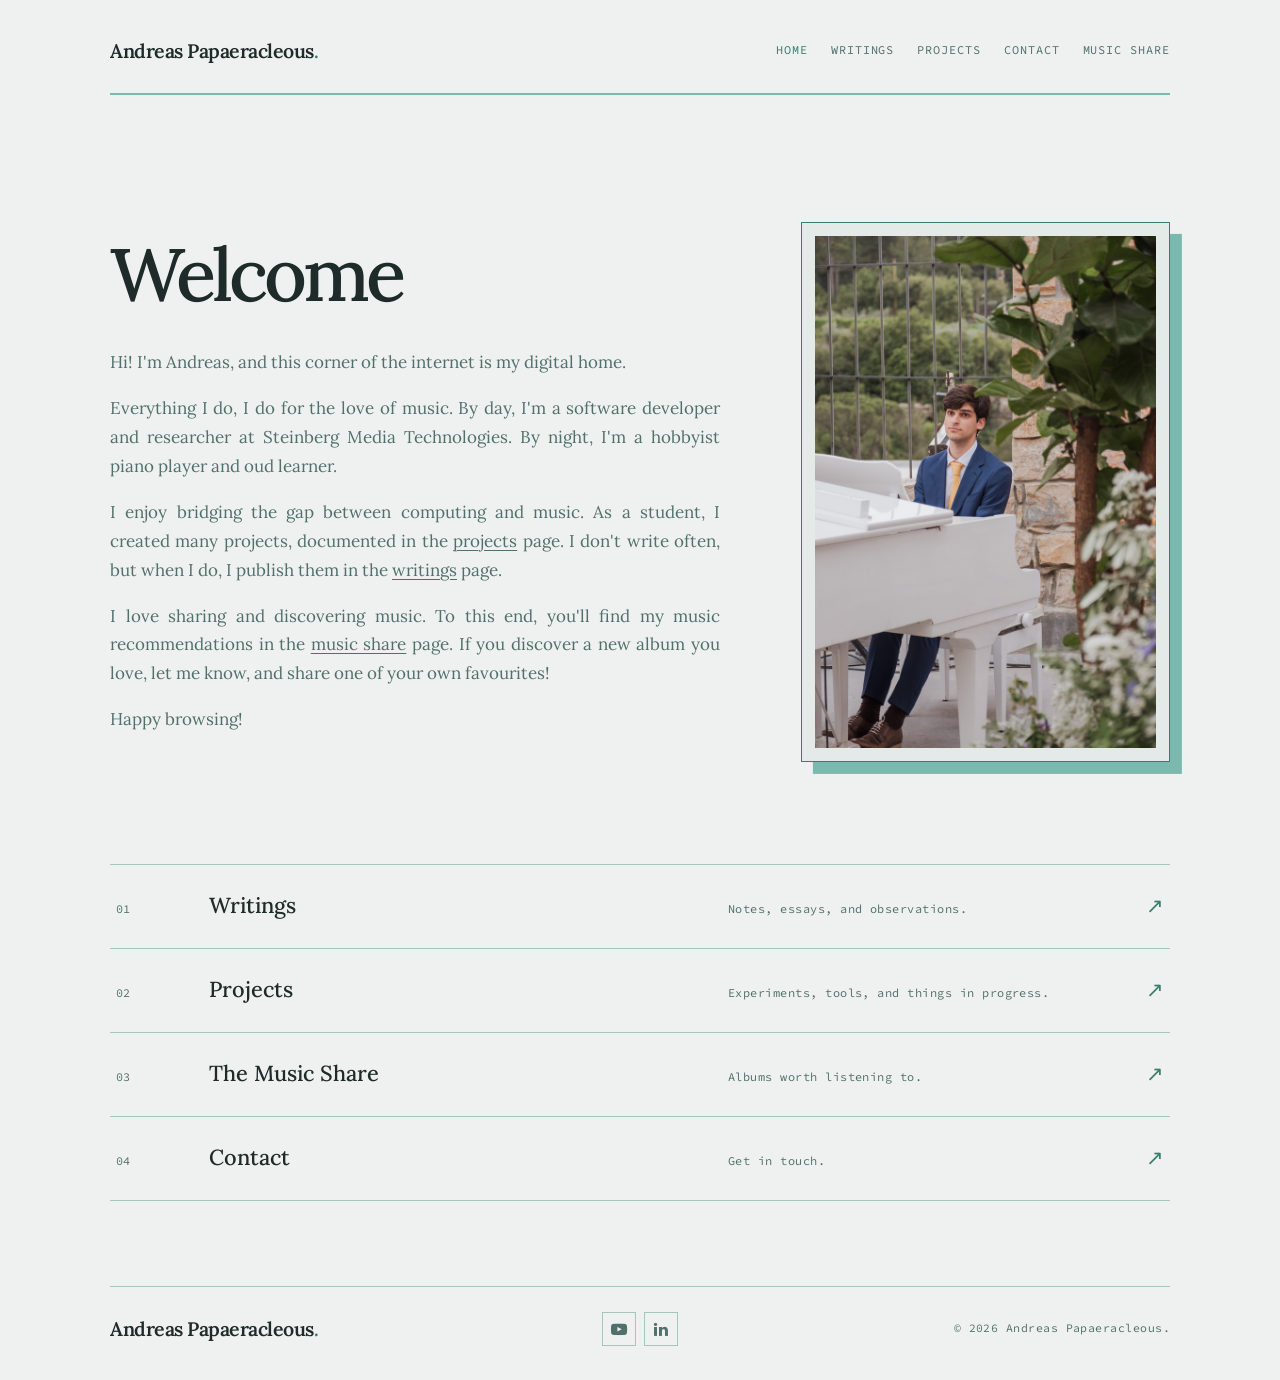
==== commit 1e9e3df0: "rewrite front page" ====
--- a/index.html
+++ b/index.html
@@ -25,22 +25,16 @@
                 <h1>Welcome</h1>
                 <div class="hero-copy">
                     <p>Hi! I'm Andreas, and this corner of the internet is my digital home.</p>
-                    <p>Everything I do, I do for the love of music. By day, I'm a student in Sound and Music Computing
-                        at the Music Technology Group at the Universitat Pompeu Fabra, in Barcelona. By night, I'm a
-                        hobbyist piano player and oud learner.</p>
-                    <p>I enjoy bridging the gap between Computing and Music. I've documented some examples in the <a
-                            href="pages/projects.html">projects</a> page. I don't write often, but when I do, I publish
-                        them in the <a href="pages/writings.html">writings</a> page. One piece of writing I'm proud of
-                        is <a href="pages/writings/the-sound-of-explosions.html">The Sound of Explosions</a>, an essay I
-                        wrote about an electro-acoustic piece of the same name I composed in 2023.</p>
-                    <p>Alongside artistic projects, I combine and strive to keep combining Computing and Music in my
-                        work. Previously, I've worked for Black Goblin Audio and DataMind Audio in different respects,
-                        specifically working on Deep Learning within sound.</p>
-                    <p>My interests within the space lie in expanding music technology from within non-western musical
-                        cultures, notably Middle-Eastern music.</p>
-                    <p>I've heard, read, thought, and debated a lot about Music, and the impact of modern AI in the
-                        space. While this is very much a nuanced conversation, I have two firm beliefs: the first, is
-                        that Music is fundamentally human. The second, is that Music is what you want Music to be.</p>
+                    <p>Everything I do, I do for the love of music. By day, I'm a software developer and researcher at Steinberg Media
+                        Technologies. By night, I'm a hobbyist piano player and oud learner.</p>
+                    <p>I enjoy bridging the gap between computing and music. As a student, I created many projects, documented in the <a
+                            href="pages/projects.html">projects</a> page. I don't write often, but when I do, I publish them in the <a
+                            href="pages/writings.html">writings</a> page.</p>
+                    <p>I love sharing and discovering music. To this end, you'll find my music recommendations in the <a
+                            href="music-share/index.html">music share</a> page. If you discover a new album you love, let me know, and
+                        share one of your own favourites!</p>
+                    <p>Happy browsing!</p>
+
                 </div>
             </div>
             <figure class="hero-portrait">
